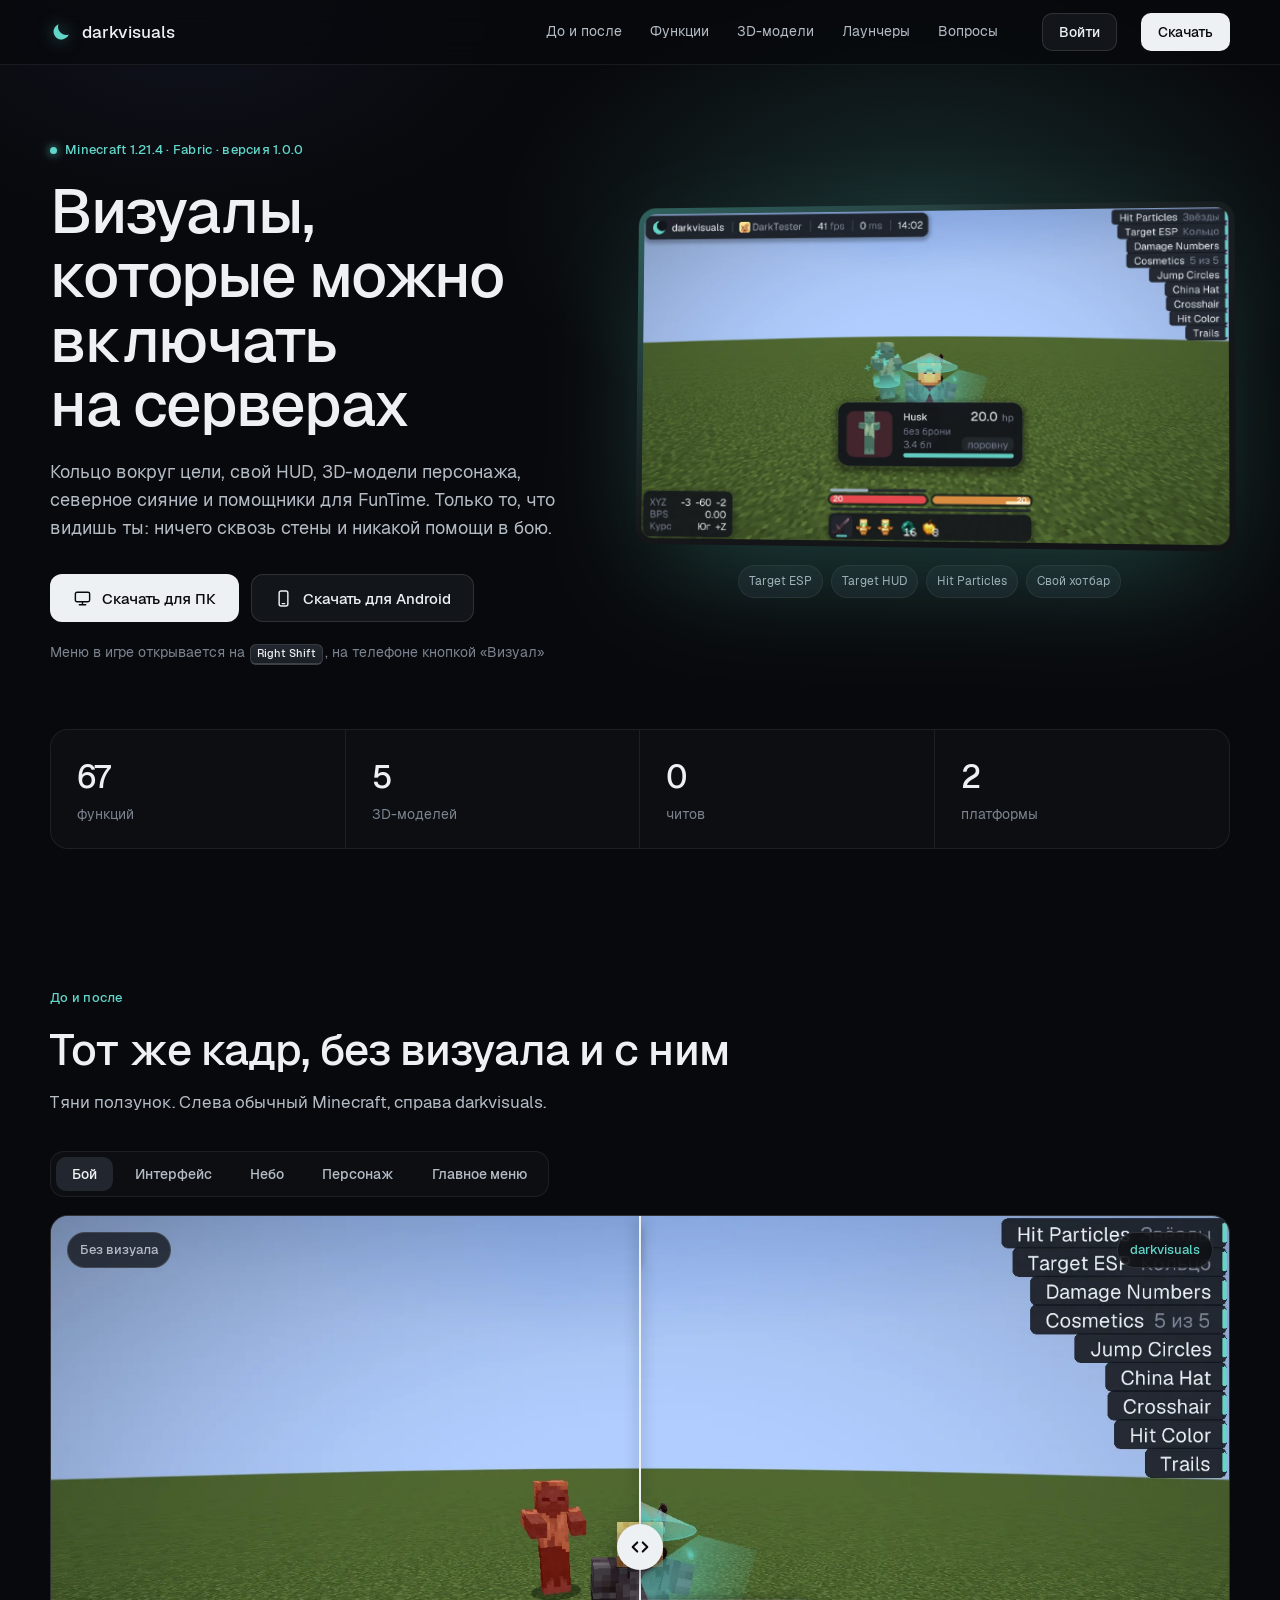
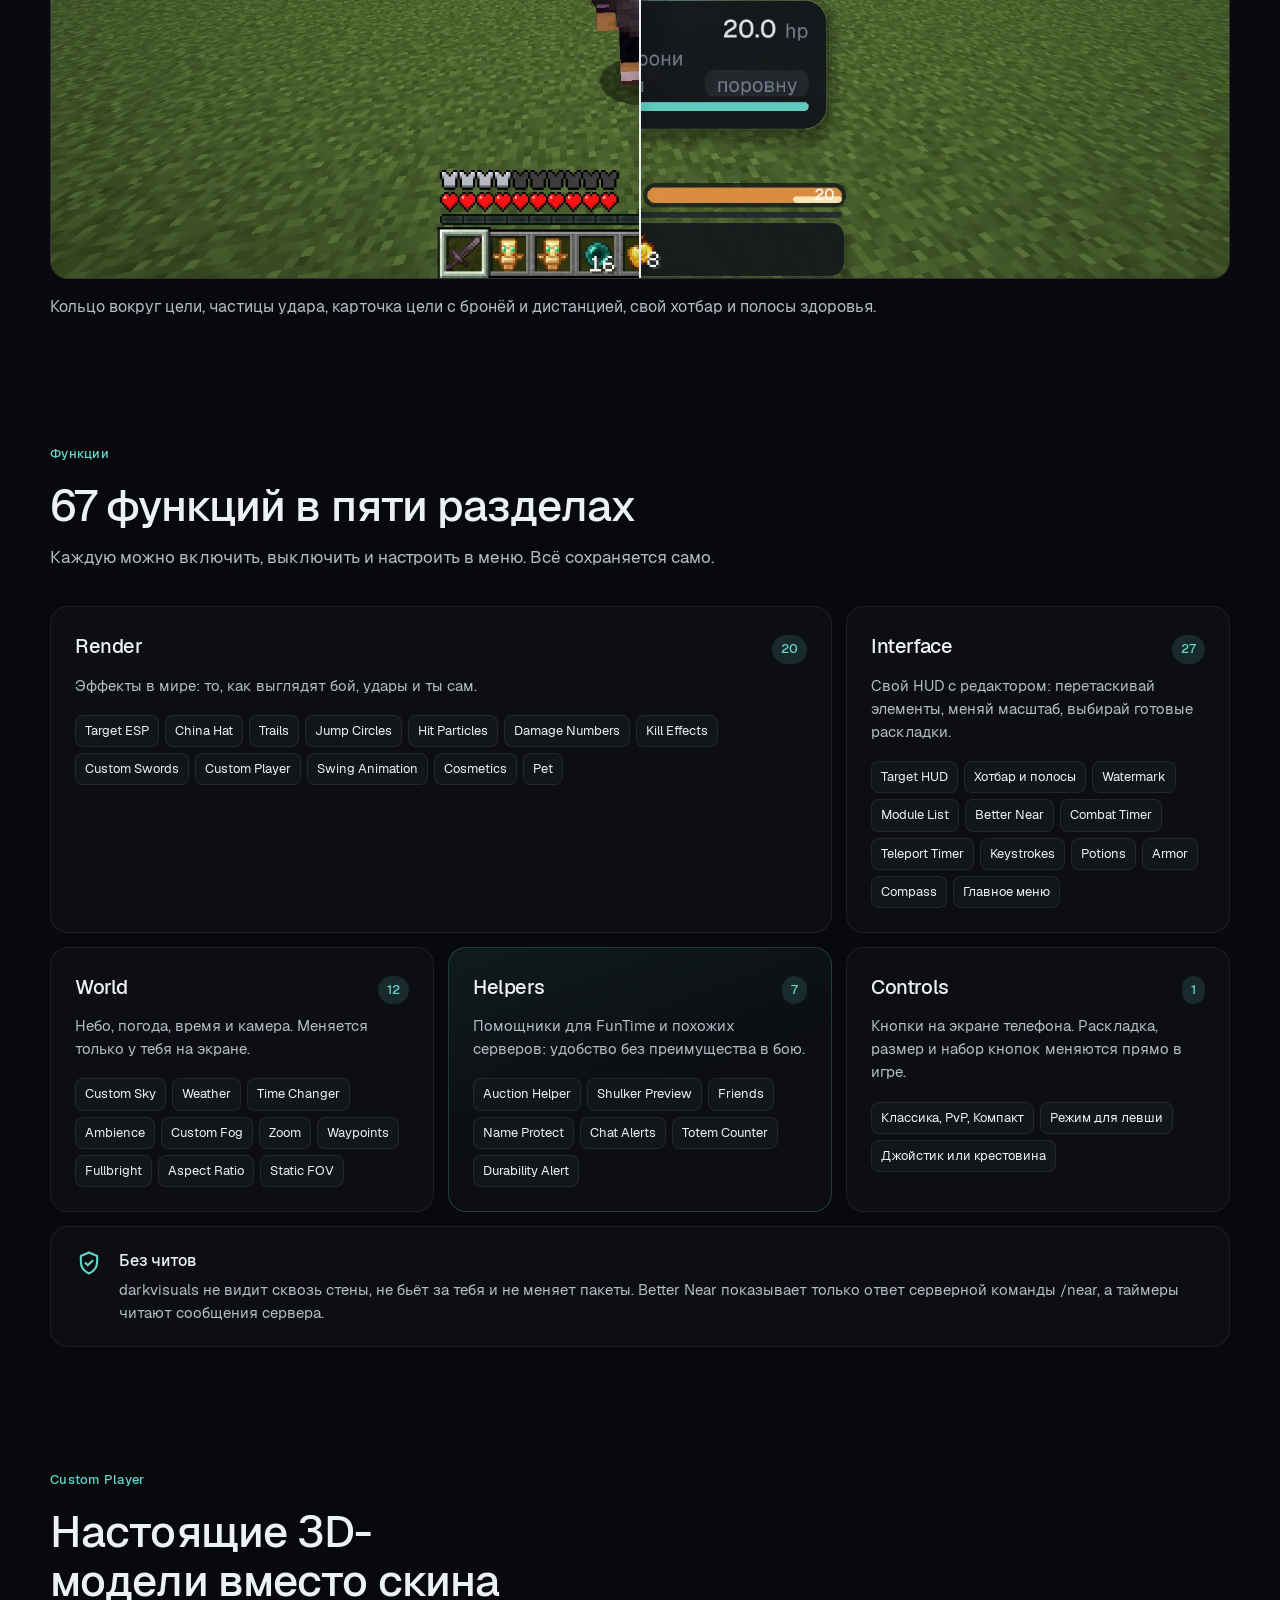
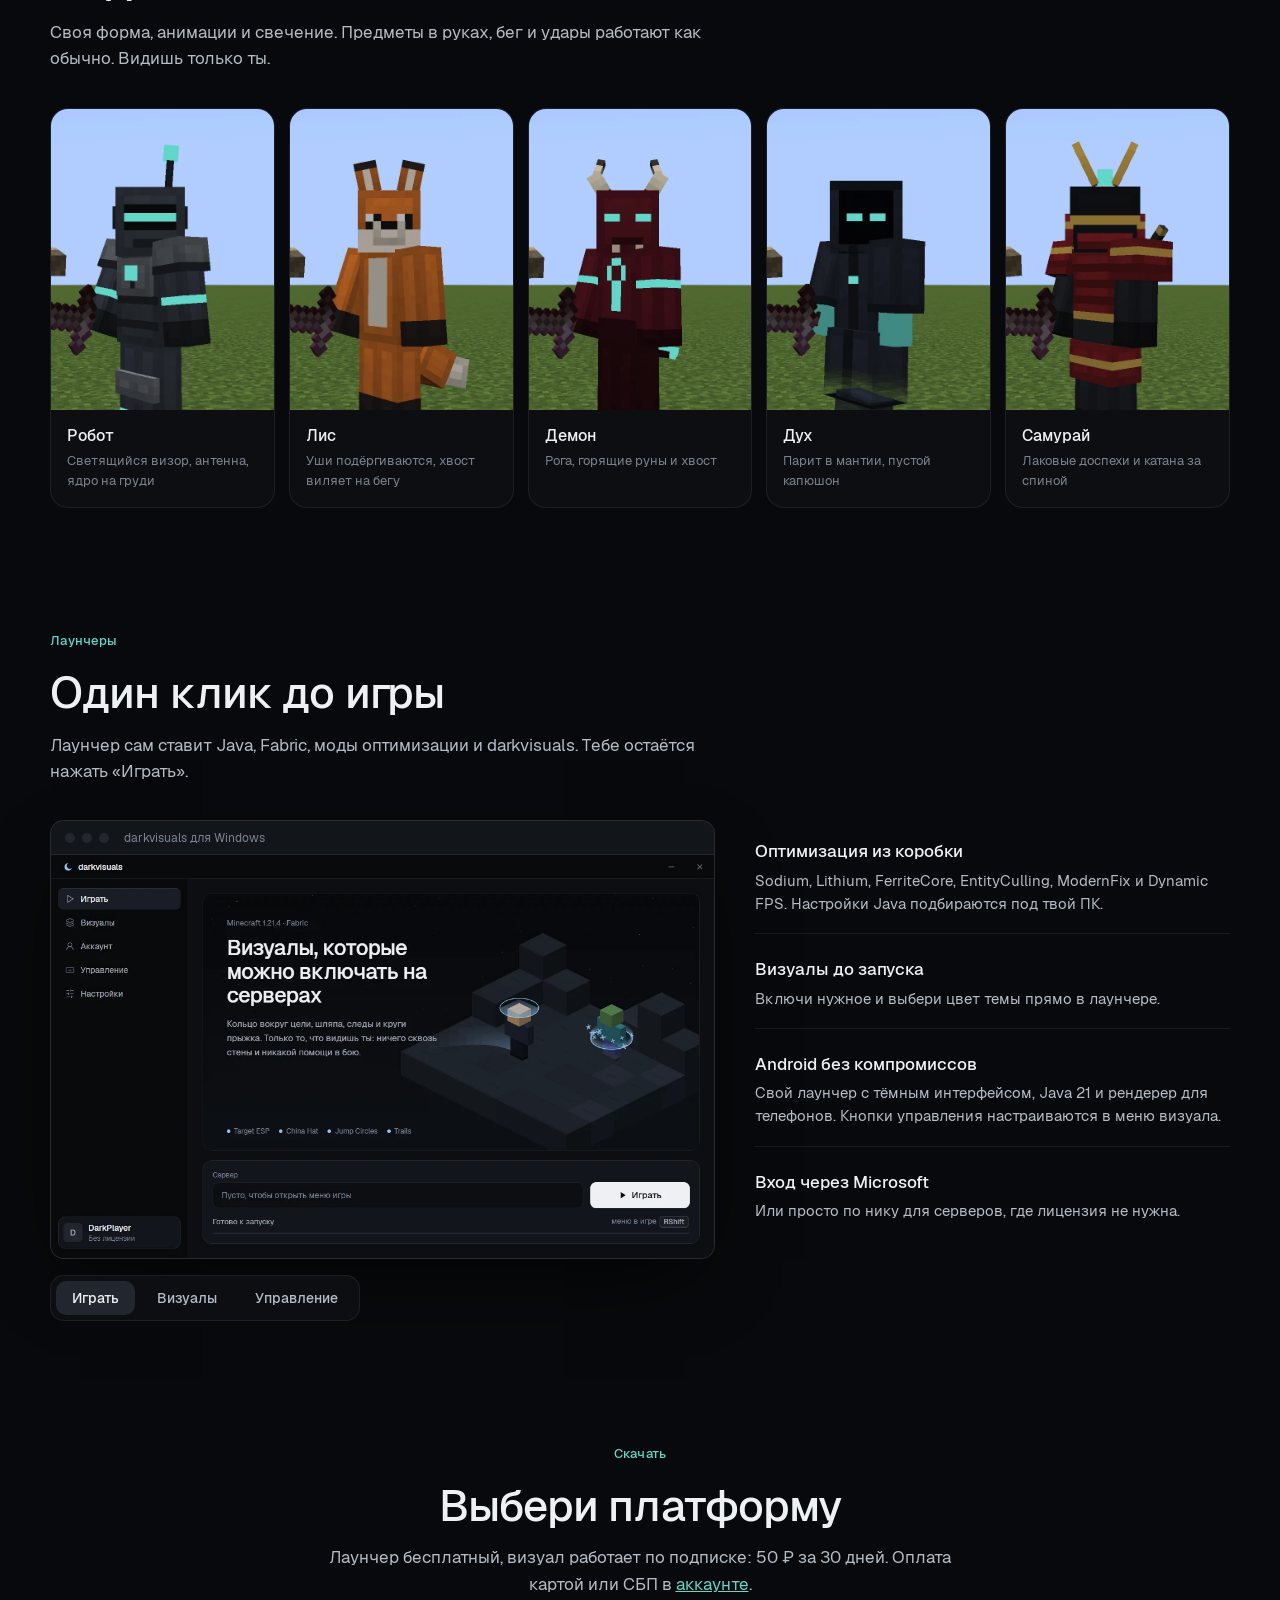
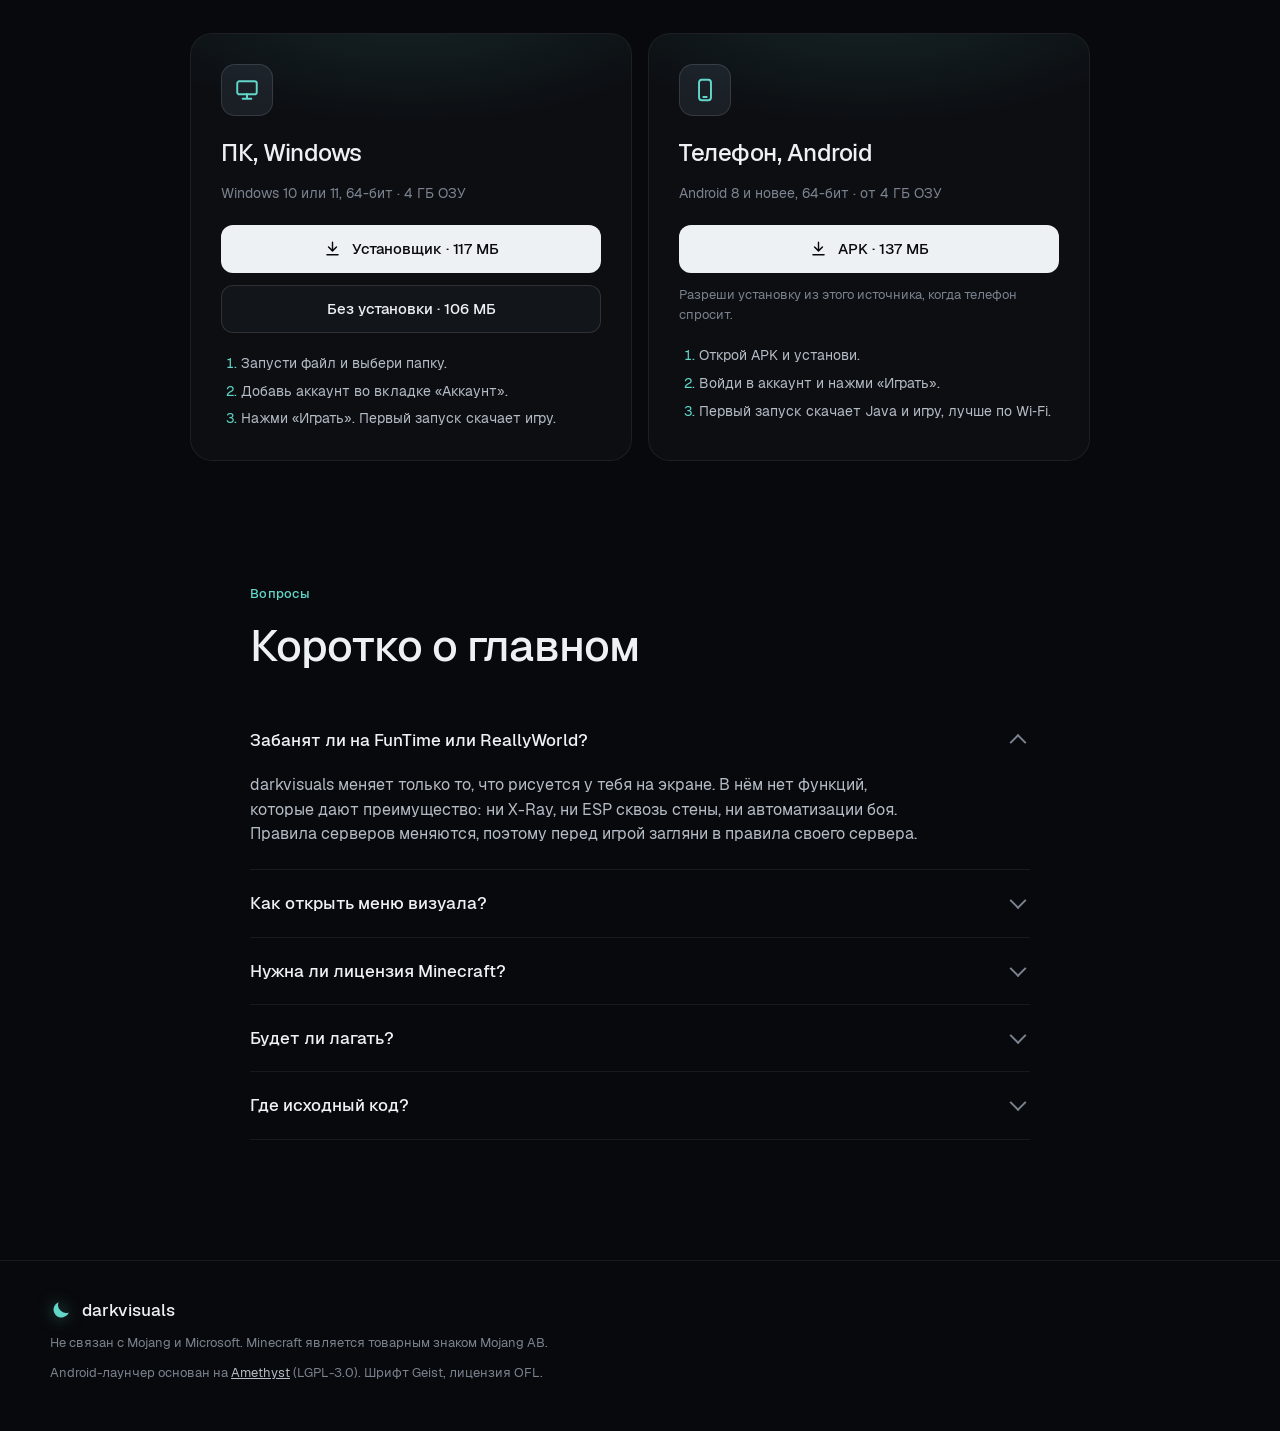
==== index.html @ 3798f588 "Account page: sign-in, subscription, payment and admin panel Co-Authored-By: Claude Opus 5.5 <norepl" ====
<!doctype html>
<html lang="ru">
<head>
  <meta charset="utf-8">
  <meta name="viewport" content="width=device-width, initial-scale=1">
  <title>darkvisuals: визуалы для Minecraft 1.21.4</title>
  <meta name="description" content="Визуалы для Minecraft 1.21.4 на Fabric: Target ESP, свой HUD, 3D-модели, небо и погода. Можно включать на FunTime и ReallyWorld. Скачать на ПК и Android.">
  <meta name="theme-color" content="#08090C">
  <link rel="icon" href="img/favicon.svg" type="image/svg+xml">
  <link rel="preload" href="fonts/geist_regular.ttf" as="font" type="font/ttf" crossorigin>
  <link rel="stylesheet" href="styles.css">
</head>
<body>
  <header class="top">
    <div class="wrap top-row">
      <a class="brand" href="#" aria-label="darkvisuals, наверх">
        <svg class="moon" viewBox="0 0 24 24" aria-hidden="true"><path d="M20.5 14.6A8.6 8.6 0 0 1 9.4 3.5 8.6 8.6 0 1 0 20.5 14.6Z"/></svg>
        darkvisuals
      </a>
      <nav class="links" aria-label="Разделы">
        <a href="#compare">До и после</a>
        <a href="#features">Функции</a>
        <a href="#models">3D-модели</a>
        <a href="#launchers">Лаунчеры</a>
        <a href="#faq">Вопросы</a>
      </nav>
      <a class="btn btn-small btn-login" href="account.html">Войти</a>
      <a class="btn btn-small" href="#download">Скачать</a>
    </div>
  </header>

  <main>
    <!-- Hero -->
    <section class="hero">
      <div class="wrap hero-grid">
        <div class="hero-copy">
          <p class="eyebrow"><span class="dot"></span>Minecraft 1.21.4 · Fabric · версия 1.0.0</p>
          <h1>Визуалы, которые можно включать на серверах</h1>
          <p class="lead">Кольцо вокруг цели, свой HUD, 3D-модели персонажа, северное сияние и помощники для FunTime. Только то, что видишь ты: ничего сквозь стены и никакой помощи в бою.</p>
          <div class="cta">
            <a class="btn btn-primary" href="#download" data-platform="pc">
              <svg viewBox="0 0 24 24" aria-hidden="true"><rect x="3" y="4" width="18" height="12" rx="2"/><path d="M8 20h8M12 16v4"/></svg>
              Скачать для ПК
            </a>
            <a class="btn btn-ghost" href="#download" data-platform="android">
              <svg viewBox="0 0 24 24" aria-hidden="true"><rect x="6.5" y="2.5" width="11" height="19" rx="2.5"/><path d="M10.5 18.5h3"/></svg>
              Скачать для Android
            </a>
          </div>
          <p class="hint">Меню в игре открывается на <kbd>Right Shift</kbd>, на телефоне кнопкой «Визуал»</p>
        </div>
        <figure class="hero-shot">
          <div class="shot-frame">
            <img src="img/fight_on.webp" alt="Бой с darkvisuals: кольцо вокруг цели, карточка цели, свой хотбар" width="1600" height="900">
          </div>
          <figcaption>
            <span class="tag">Target ESP</span><span class="tag">Target HUD</span><span class="tag">Hit Particles</span><span class="tag">Свой хотбар</span>
          </figcaption>
        </figure>
      </div>
      <div class="wrap stats">
        <div><b>67</b><span>функций</span></div>
        <div><b>5</b><span>3D-моделей</span></div>
        <div><b>0</b><span>читов</span></div>
        <div><b>2</b><span>платформы</span></div>
      </div>
    </section>

    <!-- Before / after -->
    <section id="compare" class="section">
      <div class="wrap">
        <div class="section-head">
          <p class="eyebrow">До и после</p>
          <h2>Тот же кадр, без визуала и с ним</h2>
          <p class="sub">Тяни ползунок. Слева обычный Minecraft, справа darkvisuals.</p>
        </div>
        <div class="tabs" role="tablist" aria-label="Сцены">
          <button role="tab" aria-selected="true" data-scene="fight">Бой</button>
          <button role="tab" aria-selected="false" data-scene="hud">Интерфейс</button>
          <button role="tab" aria-selected="false" data-scene="sky">Небо</button>
          <button role="tab" aria-selected="false" data-scene="player">Персонаж</button>
          <button role="tab" aria-selected="false" data-scene="menu">Главное меню</button>
        </div>
        <div class="compare" id="compare-box" style="--pos: 50%">
          <img class="cmp-on" src="img/fight_on.webp" alt="С darkvisuals" width="1600" height="900">
          <img class="cmp-off" src="img/fight_off.webp" alt="Без визуала" width="1600" height="900">
          <span class="cmp-label left">Без визуала</span>
          <span class="cmp-label right">darkvisuals</span>
          <div class="cmp-handle" role="slider" tabindex="0" aria-label="Граница сравнения" aria-valuemin="0" aria-valuemax="100" aria-valuenow="50">
            <span class="grip"><svg viewBox="0 0 24 24" aria-hidden="true"><path d="M9 7l-5 5 5 5M15 7l5 5-5 5"/></svg></span>
          </div>
        </div>
        <p class="cmp-note" id="cmp-note">Кольцо вокруг цели, частицы удара, карточка цели с бронёй и дистанцией, свой хотбар и полосы здоровья.</p>
      </div>
    </section>

    <!-- Features -->
    <section id="features" class="section">
      <div class="wrap">
        <div class="section-head">
          <p class="eyebrow">Функции</p>
          <h2>67 функций в пяти разделах</h2>
          <p class="sub">Каждую можно включить, выключить и настроить в меню. Всё сохраняется само.</p>
        </div>
        <div class="cats">
          <article class="cat">
            <div class="cat-top"><h3>Render</h3><span class="count">20</span></div>
            <p>Эффекты в мире: то, как выглядят бой, удары и ты сам.</p>
            <ul><li>Target ESP</li><li>China Hat</li><li>Trails</li><li>Jump Circles</li><li>Hit Particles</li><li>Damage Numbers</li><li>Kill Effects</li><li>Custom Swords</li><li>Custom Player</li><li>Swing Animation</li><li>Cosmetics</li><li>Pet</li></ul>
          </article>
          <article class="cat">
            <div class="cat-top"><h3>Interface</h3><span class="count">27</span></div>
            <p>Свой HUD с редактором: перетаскивай элементы, меняй масштаб, выбирай готовые раскладки.</p>
            <ul><li>Target HUD</li><li>Хотбар и полосы</li><li>Watermark</li><li>Module List</li><li>Better Near</li><li>Combat Timer</li><li>Teleport Timer</li><li>Keystrokes</li><li>Potions</li><li>Armor</li><li>Compass</li><li>Главное меню</li></ul>
          </article>
          <article class="cat">
            <div class="cat-top"><h3>World</h3><span class="count">12</span></div>
            <p>Небо, погода, время и камера. Меняется только у тебя на экране.</p>
            <ul><li>Custom Sky</li><li>Weather</li><li>Time Changer</li><li>Ambience</li><li>Custom Fog</li><li>Zoom</li><li>Waypoints</li><li>Fullbright</li><li>Aspect Ratio</li><li>Static FOV</li></ul>
          </article>
          <article class="cat cat-accent">
            <div class="cat-top"><h3>Helpers</h3><span class="count">7</span></div>
            <p>Помощники для FunTime и похожих серверов: удобство без преимущества в бою.</p>
            <ul><li>Auction Helper</li><li>Shulker Preview</li><li>Friends</li><li>Name Protect</li><li>Chat Alerts</li><li>Totem Counter</li><li>Durability Alert</li></ul>
          </article>
          <article class="cat">
            <div class="cat-top"><h3>Controls</h3><span class="count">1</span></div>
            <p>Кнопки на экране телефона. Раскладка, размер и набор кнопок меняются прямо в игре.</p>
            <ul><li>Классика, PvP, Компакт</li><li>Режим для левши</li><li>Джойстик или крестовина</li></ul>
          </article>
        </div>
        <div class="safe">
          <svg viewBox="0 0 24 24" aria-hidden="true"><path d="M12 3l7 3v5c0 4.6-3 8.3-7 10-4-1.7-7-5.4-7-10V6l7-3Z"/><path d="M9 12l2 2 4-4"/></svg>
          <div>
            <b>Без читов</b>
            <p>darkvisuals не видит сквозь стены, не бьёт за тебя и не меняет пакеты. Better Near показывает только ответ серверной команды /near, а таймеры читают сообщения сервера.</p>
          </div>
        </div>
      </div>
    </section>

    <!-- Models -->
    <section id="models" class="section">
      <div class="wrap">
        <div class="section-head">
          <p class="eyebrow">Custom Player</p>
          <h2>Настоящие 3D-модели вместо скина</h2>
          <p class="sub">Своя форма, анимации и свечение. Предметы в руках, бег и удары работают как обычно. Видишь только ты.</p>
        </div>
        <div class="models">
          <figure class="model"><img src="img/model_robot.webp" alt="Модель Робот" loading="lazy" width="540" height="730"><figcaption><b>Робот</b><span>Светящийся визор, антенна, ядро на груди</span></figcaption></figure>
          <figure class="model"><img src="img/model_fox.webp" alt="Модель Лис" loading="lazy" width="540" height="730"><figcaption><b>Лис</b><span>Уши подёргиваются, хвост виляет на бегу</span></figcaption></figure>
          <figure class="model"><img src="img/model_demon.webp" alt="Модель Демон" loading="lazy" width="540" height="730"><figcaption><b>Демон</b><span>Рога, горящие руны и хвост</span></figcaption></figure>
          <figure class="model"><img src="img/model_spirit.webp" alt="Модель Дух" loading="lazy" width="540" height="730"><figcaption><b>Дух</b><span>Парит в мантии, пустой капюшон</span></figcaption></figure>
          <figure class="model"><img src="img/model_samurai.webp" alt="Модель Самурай" loading="lazy" width="540" height="730"><figcaption><b>Самурай</b><span>Лаковые доспехи и катана за спиной</span></figcaption></figure>
        </div>
      </div>
    </section>

    <!-- Launchers -->
    <section id="launchers" class="section">
      <div class="wrap">
        <div class="section-head">
          <p class="eyebrow">Лаунчеры</p>
          <h2>Один клик до игры</h2>
          <p class="sub">Лаунчер сам ставит Java, Fabric, моды оптимизации и darkvisuals. Тебе остаётся нажать «Играть».</p>
        </div>
        <div class="launcher-grid">
          <div class="launcher-pc">
            <div class="window">
              <div class="window-bar"><i></i><i></i><i></i><span>darkvisuals для Windows</span></div>
              <div class="window-body">
                <img id="launcher-img" src="img/launcher_play.webp" alt="Лаунчер darkvisuals, вкладка «Играть»" loading="lazy" width="1120" height="680">
              </div>
            </div>
            <div class="pills" role="tablist" aria-label="Экраны лаунчера">
              <button role="tab" aria-selected="true" data-shot="play">Играть</button>
              <button role="tab" aria-selected="false" data-shot="visuals">Визуалы</button>
              <button role="tab" aria-selected="false" data-shot="controls">Управление</button>
            </div>
          </div>
          <ul class="points">
            <li><b>Оптимизация из коробки</b><span>Sodium, Lithium, FerriteCore, EntityCulling, ModernFix и Dynamic FPS. Настройки Java подбираются под твой ПК.</span></li>
            <li><b>Визуалы до запуска</b><span>Включи нужное и выбери цвет темы прямо в лаунчере.</span></li>
            <li><b>Android без компромиссов</b><span>Свой лаунчер с тёмным интерфейсом, Java 21 и рендерер для телефонов. Кнопки управления настраиваются в меню визуала.</span></li>
            <li><b>Вход через Microsoft</b><span>Или просто по нику для серверов, где лицензия не нужна.</span></li>
          </ul>
        </div>
      </div>
    </section>

    <!-- Download -->
    <section id="download" class="section">
      <div class="wrap">
        <div class="section-head center">
          <p class="eyebrow">Скачать</p>
          <h2>Выбери платформу</h2>
          <p class="sub">Лаунчер бесплатный, визуал работает по подписке: 50 ₽ за 30 дней. Оплата картой или СБП в <a href="account.html">аккаунте</a>.</p>
        </div>
        <div class="downloads">
          <article class="dl" id="dl-pc">
            <div class="dl-icon"><svg viewBox="0 0 24 24" aria-hidden="true"><rect x="3" y="4" width="18" height="12" rx="2"/><path d="M8 20h8M12 16v4"/></svg></div>
            <h3>ПК, Windows</h3>
            <p class="req">Windows 10 или 11, 64-бит · 4 ГБ ОЗУ</p>
            <a class="btn btn-primary btn-wide" href="https://github.com/legdaygd0011/darkvisuals/releases/download/v1.0.0/darkvisuals-setup.exe" download>
              <svg viewBox="0 0 24 24" aria-hidden="true"><path d="M12 4v11M7 10l5 5 5-5M5 20h14"/></svg>
              Установщик · 117 МБ
            </a>
            <a class="btn btn-ghost btn-wide" href="https://github.com/legdaygd0011/darkvisuals/releases/download/v1.0.0/darkvisuals-portable.exe" download>Без установки · 106 МБ</a>
            <ol class="steps">
              <li>Запусти файл и выбери папку.</li>
              <li>Добавь аккаунт во вкладке «Аккаунт».</li>
              <li>Нажми «Играть». Первый запуск скачает игру.</li>
            </ol>
          </article>
          <article class="dl" id="dl-android">
            <div class="dl-icon"><svg viewBox="0 0 24 24" aria-hidden="true"><rect x="6.5" y="2.5" width="11" height="19" rx="2.5"/><path d="M10.5 18.5h3"/></svg></div>
            <h3>Телефон, Android</h3>
            <p class="req">Android 8 и новее, 64-бит · от 4 ГБ ОЗУ</p>
            <a class="btn btn-primary btn-wide" href="https://github.com/legdaygd0011/darkvisuals/releases/download/v1.0.0/darkvisuals.apk" download>
              <svg viewBox="0 0 24 24" aria-hidden="true"><path d="M12 4v11M7 10l5 5 5-5M5 20h14"/></svg>
              APK · 137 МБ
            </a>
            <p class="dl-note">Разреши установку из этого источника, когда телефон спросит.</p>
            <ol class="steps">
              <li>Открой APK и установи.</li>
              <li>Войди в аккаунт и нажми «Играть».</li>
              <li>Первый запуск скачает Java и игру, лучше по Wi‑Fi.</li>
            </ol>
          </article>
        </div>
      </div>
    </section>

    <!-- FAQ -->
    <section id="faq" class="section">
      <div class="wrap narrow">
        <div class="section-head">
          <p class="eyebrow">Вопросы</p>
          <h2>Коротко о главном</h2>
        </div>
        <details class="qa" open>
          <summary>Забанят ли на FunTime или ReallyWorld?</summary>
          <p>darkvisuals меняет только то, что рисуется у тебя на экране. В нём нет функций, которые дают преимущество: ни X-Ray, ни ESP сквозь стены, ни автоматизации боя. Правила серверов меняются, поэтому перед игрой загляни в правила своего сервера.</p>
        </details>
        <details class="qa">
          <summary>Как открыть меню визуала?</summary>
          <p>На ПК клавишей <kbd>Right Shift</kbd>. На телефоне кнопкой «Визуал» вверху экрана. Клавишу можно поменять в меню.</p>
        </details>
        <details class="qa">
          <summary>Нужна ли лицензия Minecraft?</summary>
          <p>Для серверов с лицензией войди через Microsoft. Для серверов, где лицензия не нужна, можно играть по нику.</p>
        </details>
        <details class="qa">
          <summary>Будет ли лагать?</summary>
          <p>Лаунчер ставит Sodium и другие моды оптимизации и подбирает память. На телефоне по умолчанию включены лёгкие настройки графики.</p>
        </details>
        <details class="qa">
          <summary>Где исходный код?</summary>
          <p>Исходный код darkvisuals закрыт. Android-лаунчер работает на движке Amethyst (LGPL-3.0), его исходники открыты у авторов.</p>
        </details>
      </div>
    </section>
  </main>

  <footer class="foot">
    <div class="wrap foot-row">
      <a class="brand" href="#">
        <svg class="moon" viewBox="0 0 24 24" aria-hidden="true"><path d="M20.5 14.6A8.6 8.6 0 0 1 9.4 3.5 8.6 8.6 0 1 0 20.5 14.6Z"/></svg>
        darkvisuals
      </a>
      <p>Не связан с Mojang и Microsoft. Minecraft является товарным знаком Mojang AB.</p>
      <p>Android-лаунчер основан на <a href="https://github.com/AngelAuraMC/Amethyst-Android" rel="noopener">Amethyst</a> (LGPL-3.0). Шрифт Geist, лицензия OFL.</p>
    </div>
  </footer>

  <script src="app.js" defer></script>
</body>
</html>
---- styles.css ----
@font-face {
  font-family: "Geist";
  src: url("fonts/geist_regular.ttf") format("truetype");
  font-weight: 400;
  font-display: swap;
}
@font-face {
  font-family: "Geist";
  src: url("fonts/geist_medium.ttf") format("truetype");
  font-weight: 500 700;
  font-display: swap;
}

:root {
  --deep: #08090c;
  --page: #0c0e12;
  --card: #12151a;
  --raised: #1a1e25;
  --raised-hi: #22262e;
  --line: rgba(255, 255, 255, 0.07);
  --line-hi: rgba(255, 255, 255, 0.12);
  --text: #eef1f4;
  --text-2: #b4bcc6;
  --muted: #7a838f;
  --accent: #62d6c9;
  --accent-ink: #06201d;
  --accent-soft: rgba(98, 214, 201, 0.14);
  --radius: 18px;
  --wrap: 1180px;
  color-scheme: dark;
}

* { box-sizing: border-box; }
html { scroll-behavior: smooth; }
@media (prefers-reduced-motion: reduce) {
  html { scroll-behavior: auto; }
  *, *::before, *::after { transition: none !important; animation: none !important; }
}

body {
  margin: 0;
  background: var(--deep);
  color: var(--text);
  font-family: "Geist", system-ui, -apple-system, "Segoe UI", sans-serif;
  font-size: 16px;
  line-height: 1.55;
  -webkit-font-smoothing: antialiased;
  overflow-x: hidden;
}
img { display: block; max-width: 100%; height: auto; }
a { color: inherit; }
h1, h2, h3 { margin: 0; font-weight: 500; letter-spacing: -0.02em; }
p { margin: 0; }
svg { fill: none; stroke: currentColor; stroke-width: 1.8; stroke-linecap: round; stroke-linejoin: round; }

.wrap { width: min(var(--wrap), 100% - 32px); margin-inline: auto; }
.narrow { width: min(780px, 100% - 32px); }

kbd {
  display: inline-block;
  font: 500 0.8em/1 "Geist", sans-serif;
  color: var(--text);
  background: linear-gradient(var(--raised-hi), var(--raised));
  border: 1px solid var(--line-hi);
  border-bottom-width: 2px;
  border-radius: 6px;
  padding: 0.32em 0.55em;
  margin: 0 0.1em;
  white-space: nowrap;
}

/* ------------------------------------------------------------ header */
.top {
  position: sticky;
  top: 0;
  z-index: 20;
  background: rgba(8, 9, 12, 0.72);
  backdrop-filter: saturate(140%) blur(14px);
  -webkit-backdrop-filter: saturate(140%) blur(14px);
  border-bottom: 1px solid var(--line);
}
.top-row { display: flex; align-items: center; gap: 24px; height: 64px; }
.brand { display: inline-flex; align-items: center; gap: 10px; font-weight: 500; font-size: 17px; text-decoration: none; }
.moon { width: 22px; height: 22px; fill: var(--accent); stroke: none; filter: drop-shadow(0 0 8px rgba(98, 214, 201, 0.5)); }
.links { display: flex; gap: 4px; margin-left: auto; }
.links a { color: var(--text-2); text-decoration: none; font-size: 14px; padding: 8px 12px; border-radius: 10px; transition: color .2s, background .2s; }
.links a:hover { color: var(--text); background: var(--card); }

/* ------------------------------------------------------------ buttons */
.btn {
  display: inline-flex;
  align-items: center;
  justify-content: center;
  gap: 10px;
  height: 48px;
  padding: 0 22px;
  border-radius: 12px;
  font: 500 15px/1 "Geist", sans-serif;
  text-decoration: none;
  border: 1px solid transparent;
  cursor: pointer;
  transition: transform .15s ease, background .2s, border-color .2s, box-shadow .2s;
}
.btn svg { width: 19px; height: 19px; }
.btn:active { transform: translateY(1px); }
.btn:focus-visible, .tabs button:focus-visible, .pills button:focus-visible, summary:focus-visible, .cmp-handle:focus-visible {
  outline: 2px solid var(--accent);
  outline-offset: 3px;
}
.btn-primary { background: var(--text); color: var(--deep); }
.btn-primary:hover { background: #fff; box-shadow: 0 0 0 6px rgba(255, 255, 255, 0.06); }
.btn-ghost { background: var(--card); color: var(--text); border-color: var(--line-hi); }
.btn-ghost:hover { background: var(--raised); }
.btn-small { height: 38px; padding: 0 16px; font-size: 14px; background: var(--text); color: var(--deep); border-radius: 10px; }
.btn-wide { width: 100%; }
.btn-login { background: var(--card); color: var(--text); border: 1px solid var(--line-hi); }
.btn-login:hover { background: var(--raised); }
.links + .btn-login { margin-left: 8px; }
.sub a { color: var(--accent); }

/* ------------------------------------------------------------ hero */
.hero { position: relative; padding: 72px 0 40px; isolation: isolate; }
.hero::before {
  content: "";
  position: absolute;
  inset: -120px 0 auto;
  height: 720px;
  z-index: -1;
  background:
    radial-gradient(600px 340px at 72% 38%, rgba(98, 214, 201, 0.16), transparent 70%),
    radial-gradient(500px 300px at 15% 10%, rgba(120, 140, 255, 0.07), transparent 70%);
  pointer-events: none;
}
.hero-grid { display: grid; grid-template-columns: 1fr 1.15fr; gap: 56px; align-items: center; }
.eyebrow { display: inline-flex; align-items: center; gap: 8px; color: var(--accent); font-size: 13px; font-weight: 500; letter-spacing: 0.02em; margin-bottom: 18px; }
.eyebrow .dot { width: 7px; height: 7px; border-radius: 50%; background: var(--accent); box-shadow: 0 0 10px var(--accent); }
h1 { font-size: clamp(38px, 5vw, 62px); line-height: 1.04; text-wrap: balance; }
h2 { text-wrap: balance; }
.lead { color: var(--text-2); font-size: 18px; margin-top: 22px; max-width: 520px; }
.cta { display: flex; flex-wrap: wrap; gap: 12px; margin-top: 32px; }
.hint { margin-top: 20px; color: var(--muted); font-size: 14px; }

.hero-shot { margin: 0; }
.shot-frame {
  position: relative;
  border-radius: var(--radius);
  padding: 6px;
  background: linear-gradient(140deg, rgba(98, 214, 201, 0.4), rgba(255, 255, 255, 0.05) 40%, rgba(255, 255, 255, 0.04));
  box-shadow: 0 40px 120px -30px rgba(98, 214, 201, 0.35), 0 20px 50px -20px rgba(0, 0, 0, 0.8);
  transform: perspective(1400px) rotateY(-6deg) rotateX(2deg);
  transition: transform .6s cubic-bezier(.2, .7, .2, 1);
}
.hero-shot:hover .shot-frame { transform: perspective(1400px) rotateY(0) rotateX(0); }
.shot-frame img { border-radius: calc(var(--radius) - 6px); }
.hero-shot figcaption { display: flex; flex-wrap: wrap; gap: 8px; margin-top: 18px; justify-content: center; }
.tag { font-size: 12px; color: var(--text-2); background: var(--card); border: 1px solid var(--line); padding: 6px 10px; border-radius: 999px; }

.stats {
  display: grid;
  grid-template-columns: repeat(4, 1fr);
  margin-top: 64px;
  border: 1px solid var(--line);
  border-radius: var(--radius);
  background: var(--page);
  overflow: hidden;
}
.stats div { padding: 22px 26px; border-right: 1px solid var(--line); }
.stats div:last-child { border-right: 0; }
.stats b { display: block; font-size: 32px; font-weight: 500; letter-spacing: -0.02em; }
.stats span { color: var(--muted); font-size: 14px; }

/* ------------------------------------------------------------ sections */
.section { padding: 96px 0 24px; scroll-margin-top: 64px; }
.section-head { max-width: 680px; margin-bottom: 36px; }
.section-head.center { margin-inline: auto; text-align: center; }
h2 { font-size: clamp(30px, 3.6vw, 44px); line-height: 1.1; }
.sub { color: var(--text-2); font-size: 17px; margin-top: 14px; }

/* ------------------------------------------------------------ compare */
.tabs, .pills { display: flex; flex-wrap: wrap; gap: 6px; padding: 5px; background: var(--page); border: 1px solid var(--line); border-radius: 14px; width: fit-content; margin-bottom: 18px; }
.tabs button, .pills button {
  font: 500 14px/1 "Geist", sans-serif;
  color: var(--text-2);
  background: transparent;
  border: 0;
  border-radius: 10px;
  padding: 10px 16px;
  cursor: pointer;
  transition: background .2s, color .2s;
}
.tabs button:hover, .pills button:hover { color: var(--text); }
.tabs button[aria-selected="true"], .pills button[aria-selected="true"] { background: var(--raised-hi); color: var(--text); }

.compare {
  position: relative;
  aspect-ratio: 16 / 9;
  border-radius: var(--radius);
  overflow: hidden;
  border: 1px solid var(--line-hi);
  background: var(--card);
  user-select: none;
  touch-action: pan-y;
  cursor: ew-resize;
}
.compare img { position: absolute; inset: 0; width: 100%; height: 100%; object-fit: cover; }
.cmp-off { clip-path: inset(0 calc(100% - var(--pos)) 0 0); }
.cmp-label {
  position: absolute;
  top: 16px;
  font-size: 13px;
  font-weight: 500;
  padding: 7px 12px;
  border-radius: 999px;
  background: rgba(8, 9, 12, 0.72);
  backdrop-filter: blur(8px);
  border: 1px solid var(--line-hi);
  pointer-events: none;
}
.cmp-label.left { left: 16px; color: var(--text-2); }
.cmp-label.right { right: 16px; color: var(--accent); }
.cmp-handle { position: absolute; top: 0; bottom: 0; left: var(--pos); width: 2px; margin-left: -1px; background: var(--text); box-shadow: 0 0 14px rgba(0, 0, 0, 0.6); outline: none; }
.grip {
  position: absolute;
  top: 50%;
  left: 50%;
  width: 46px;
  height: 46px;
  margin: -23px 0 0 -23px;
  border-radius: 50%;
  background: var(--text);
  color: var(--deep);
  display: grid;
  place-items: center;
  box-shadow: 0 8px 24px rgba(0, 0, 0, 0.5);
  transition: transform .15s;
}
.grip svg { width: 22px; height: 22px; stroke-width: 2.2; }
.compare:hover .grip, .cmp-handle:focus-visible .grip { transform: scale(1.08); }
.cmp-note { color: var(--text-2); margin-top: 16px; min-height: 1.6em; }

/* ------------------------------------------------------------ features */
.cats { display: grid; grid-template-columns: repeat(3, 1fr); gap: 14px; }
.cat { background: var(--page); border: 1px solid var(--line); border-radius: var(--radius); padding: 24px; transition: border-color .2s, transform .2s; }
.cat:hover { border-color: var(--line-hi); transform: translateY(-2px); }
.cat:nth-child(1) { grid-column: span 2; }
.cat-accent { background: linear-gradient(160deg, rgba(98, 214, 201, 0.09), var(--page) 55%); border-color: rgba(98, 214, 201, 0.22); }
.cat-top { display: flex; align-items: baseline; justify-content: space-between; }
.cat h3 { font-size: 20px; }
.count { font-size: 13px; color: var(--accent); background: var(--accent-soft); padding: 4px 9px; border-radius: 999px; font-weight: 500; }
.cat p { color: var(--text-2); font-size: 15px; margin-top: 10px; }
.cat ul { list-style: none; padding: 0; margin: 18px 0 0; display: flex; flex-wrap: wrap; gap: 6px; }
.cat li { font-size: 13px; color: var(--text); background: var(--card); border: 1px solid var(--line); border-radius: 8px; padding: 5px 9px; }
.safe { display: flex; gap: 16px; margin-top: 14px; padding: 22px 24px; border-radius: var(--radius); background: var(--page); border: 1px solid var(--line); }
.safe svg { flex: none; width: 28px; height: 28px; color: var(--accent); }
.safe b { font-weight: 500; }
.safe p { color: var(--text-2); font-size: 15px; margin-top: 4px; }

/* ------------------------------------------------------------ models */
.models { display: grid; grid-template-columns: repeat(5, 1fr); gap: 14px; }
.model { margin: 0; border-radius: var(--radius); overflow: hidden; background: var(--page); border: 1px solid var(--line); transition: transform .25s, border-color .25s, box-shadow .25s; }
.model:hover { transform: translateY(-6px); border-color: rgba(98, 214, 201, 0.35); box-shadow: 0 24px 60px -24px rgba(98, 214, 201, 0.35); }
.model img { aspect-ratio: 540 / 730; object-fit: cover; width: 100%; }
.model figcaption { padding: 14px 16px 16px; }
.model b { display: block; font-weight: 500; }
.model span { display: block; color: var(--muted); font-size: 13px; margin-top: 2px; }

/* ------------------------------------------------------------ launchers */
.launcher-grid { display: grid; grid-template-columns: 1.4fr 1fr; gap: 40px; align-items: start; }
.window { border-radius: 14px; overflow: hidden; border: 1px solid var(--line-hi); background: var(--page); box-shadow: 0 30px 80px -30px rgba(0, 0, 0, 0.9); }
.window-bar { display: flex; align-items: center; gap: 7px; height: 34px; padding: 0 14px; border-bottom: 1px solid var(--line); background: var(--card); }
.window-bar i { width: 10px; height: 10px; border-radius: 50%; background: var(--raised-hi); }
.window-bar span { margin-left: 8px; font-size: 12px; color: var(--muted); }
.window-body img { width: 100%; transition: opacity .25s; }
.launcher-pc .pills { margin: 16px 0 0; }
.points { list-style: none; padding: 0; margin: 0; display: grid; gap: 4px; }
.points li { padding: 18px 0; border-bottom: 1px solid var(--line); }
.points li:last-child { border-bottom: 0; }
.points b { display: block; font-weight: 500; font-size: 17px; }
.points span { display: block; color: var(--text-2); font-size: 15px; margin-top: 4px; }

/* ------------------------------------------------------------ download */
.downloads { display: grid; grid-template-columns: repeat(2, 1fr); gap: 16px; max-width: 900px; margin-inline: auto; }
.dl { position: relative; background: var(--page); border: 1px solid var(--line); border-radius: 22px; padding: 30px; display: flex; flex-direction: column; gap: 12px; overflow: hidden; transition: border-color .3s, box-shadow .3s; }
.dl::before { content: ""; position: absolute; inset: -40% -20% auto; height: 260px; background: radial-gradient(closest-side, rgba(98, 214, 201, 0.12), transparent); pointer-events: none; }
.dl.flash { border-color: rgba(98, 214, 201, 0.55); box-shadow: 0 0 0 4px rgba(98, 214, 201, 0.12); }
.dl-icon { width: 52px; height: 52px; border-radius: 14px; display: grid; place-items: center; background: var(--raised); border: 1px solid var(--line-hi); color: var(--accent); }
.dl-icon svg { width: 26px; height: 26px; }
.dl h3 { font-size: 24px; margin-top: 6px; }
.req { color: var(--muted); font-size: 14px; margin-bottom: 8px; }
.dl-note { color: var(--muted); font-size: 13px; }
.steps { margin: 8px 0 0; padding-left: 20px; color: var(--text-2); font-size: 14px; display: grid; gap: 6px; }
.steps li::marker { color: var(--accent); }

/* ------------------------------------------------------------ faq */
.qa { border-bottom: 1px solid var(--line); }
.qa summary { list-style: none; cursor: pointer; padding: 20px 40px 20px 0; position: relative; font-size: 17px; font-weight: 500; }
.qa summary::-webkit-details-marker { display: none; }
.qa summary::after { content: ""; position: absolute; right: 6px; top: 50%; width: 10px; height: 10px; border-right: 2px solid var(--muted); border-bottom: 2px solid var(--muted); transform: translateY(-70%) rotate(45deg); transition: transform .2s; }
.qa[open] summary::after { transform: translateY(-30%) rotate(-135deg); }
.qa p { color: var(--text-2); padding: 0 0 22px; max-width: 680px; }

/* ------------------------------------------------------------ footer */
.foot { margin-top: 96px; border-top: 1px solid var(--line); padding: 36px 0 48px; background: var(--deep); }
.foot-row { display: grid; gap: 10px; }
.foot p { color: var(--muted); font-size: 13px; }
.foot a:not(.brand) { color: var(--text-2); }

/* ------------------------------------------------------------ reveal on scroll */
.reveal { opacity: 0; transform: translateY(18px); transition: opacity .7s ease, transform .7s cubic-bezier(.2, .7, .2, 1); }
.reveal.in { opacity: 1; transform: none; }

/* ------------------------------------------------------------ responsive */
@media (max-width: 1000px) {
  .hero-grid { grid-template-columns: 1fr; gap: 40px; }
  .shot-frame { transform: none; }
  .cats { grid-template-columns: repeat(2, 1fr); }
  .cat:nth-child(1) { grid-column: span 2; }
  .models { grid-template-columns: repeat(3, 1fr); }
  .launcher-grid { grid-template-columns: 1fr; }
  .links { display: none; }
  .top-row .btn-login { margin-left: auto; }
}
@media (max-width: 640px) {
  .hero { padding-top: 40px; }
  .lead { font-size: 16px; }
  .cta .btn { flex: 1 1 100%; }
  .stats { grid-template-columns: repeat(2, 1fr); margin-top: 40px; }
  .stats div:nth-child(2) { border-right: 0; }
  .stats div:nth-child(-n+2) { border-bottom: 1px solid var(--line); }
  .stats div { padding: 16px 18px; }
  .section { padding-top: 72px; }
  .cats { grid-template-columns: 1fr; }
  .cat:nth-child(1) { grid-column: auto; }
  .models { grid-template-columns: repeat(5, 72%); overflow-x: auto; scroll-snap-type: x mandatory; padding-bottom: 8px; }
  .model { scroll-snap-align: start; }
  .downloads { grid-template-columns: 1fr; }
  .tabs { width: 100%; flex-wrap: nowrap; overflow-x: auto; }
  .tabs button { flex: none; }
  .compare { aspect-ratio: 4 / 3; }
  .cmp-label { top: 10px; font-size: 12px; padding: 5px 9px; }
  .cmp-label.left { left: 10px; }
  .cmp-label.right { right: 10px; }
  .dl { padding: 22px; }
}
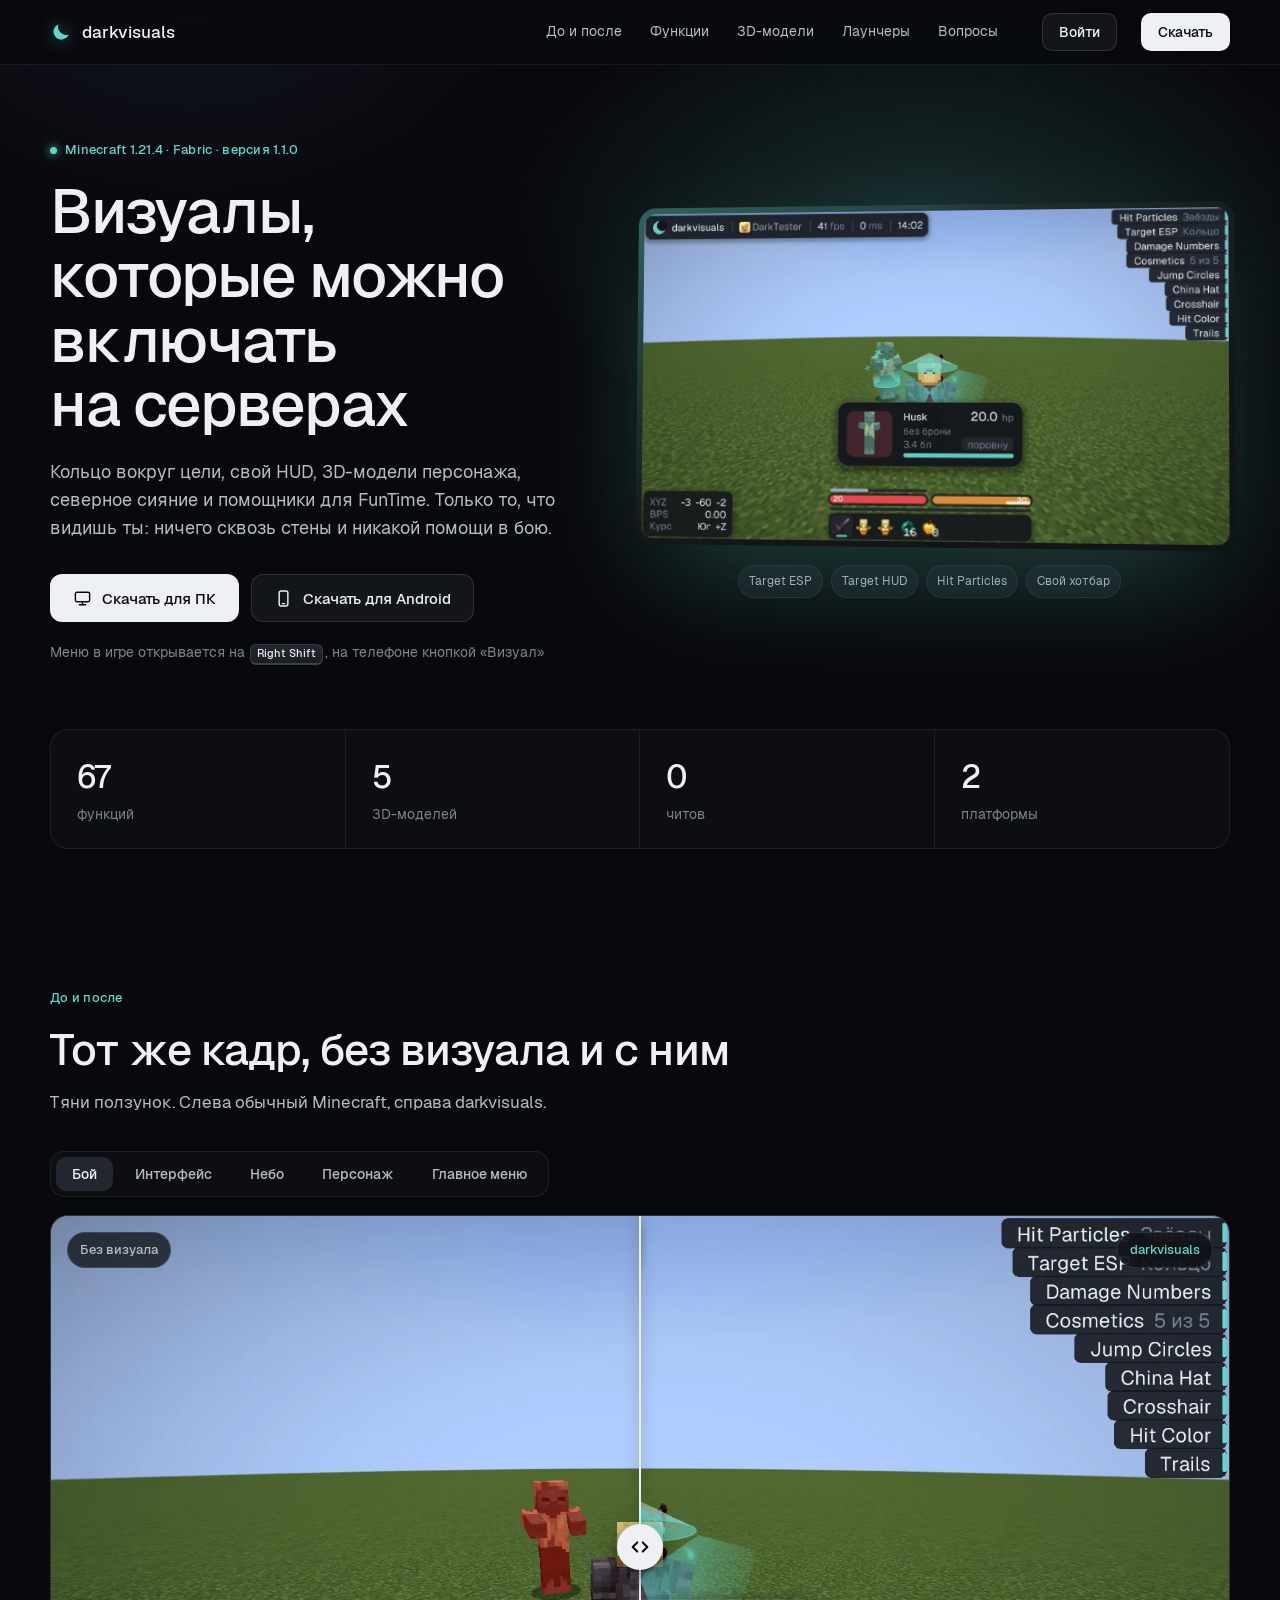
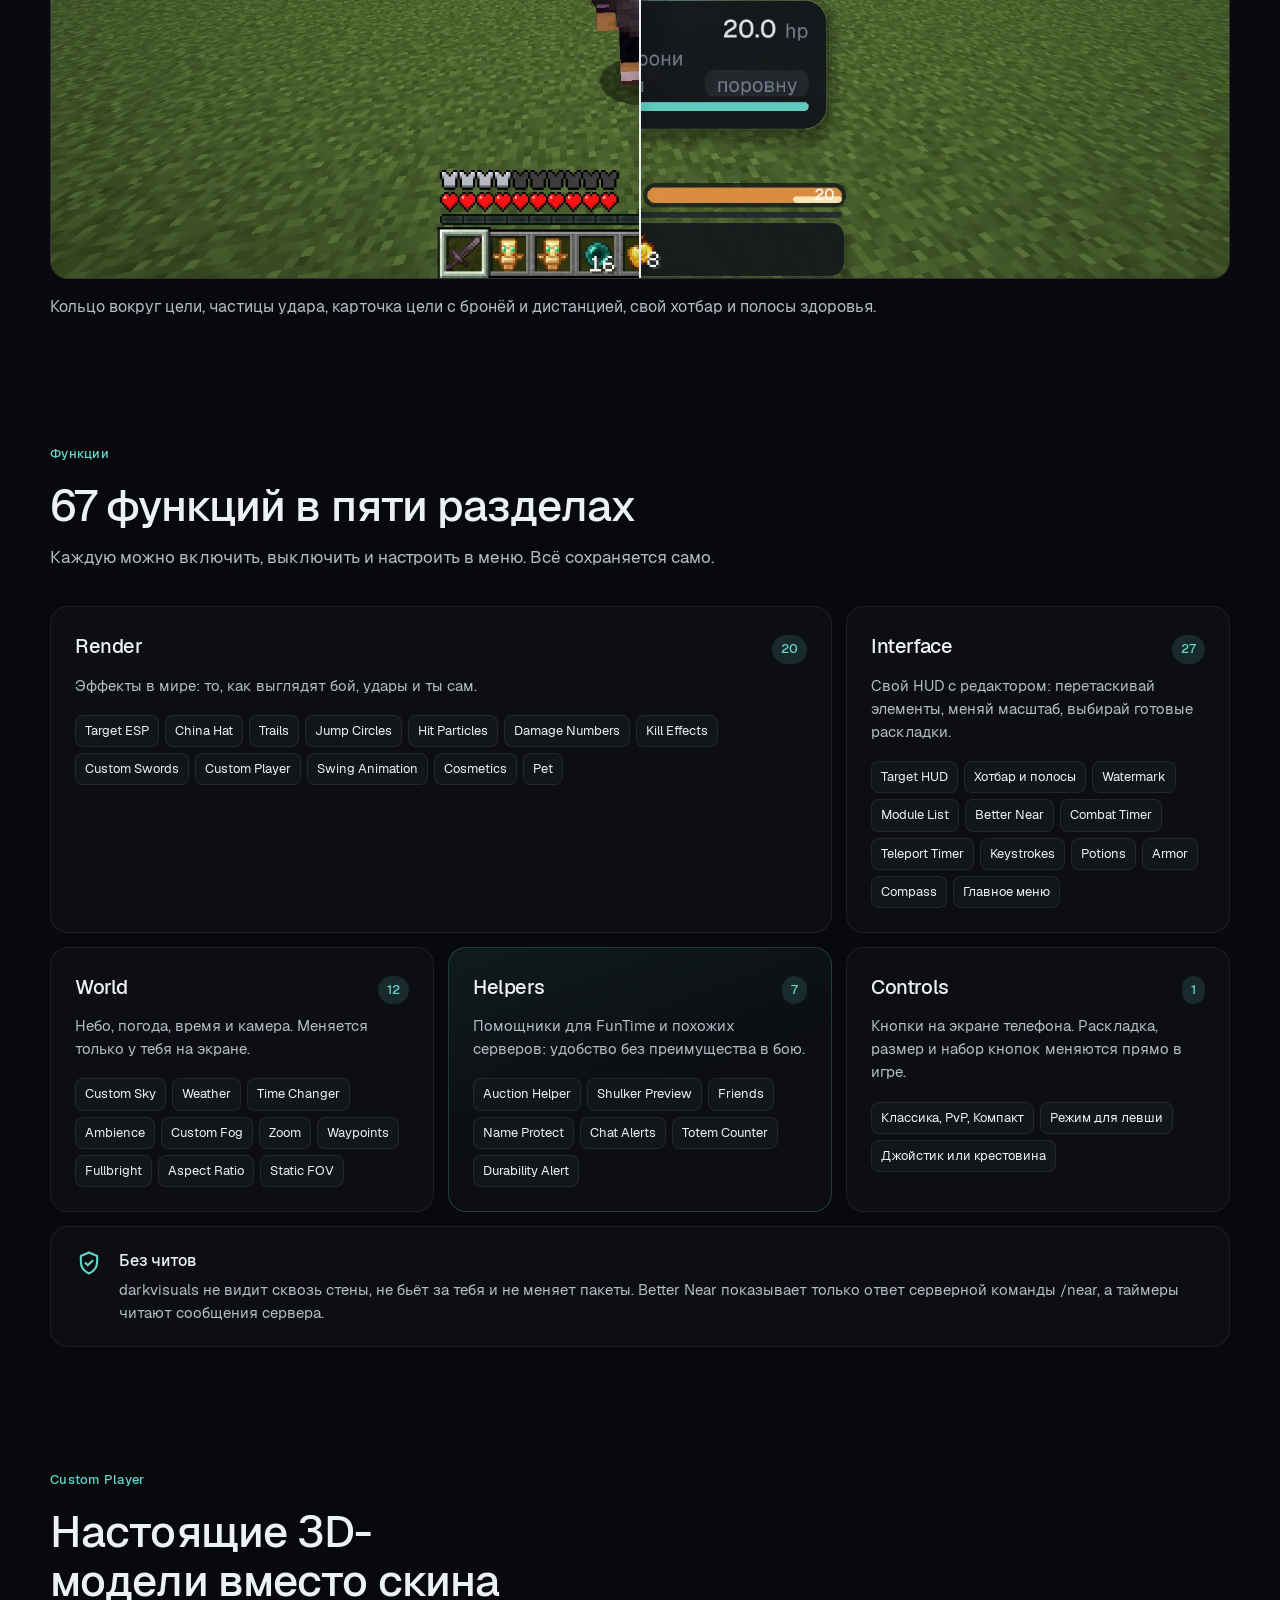
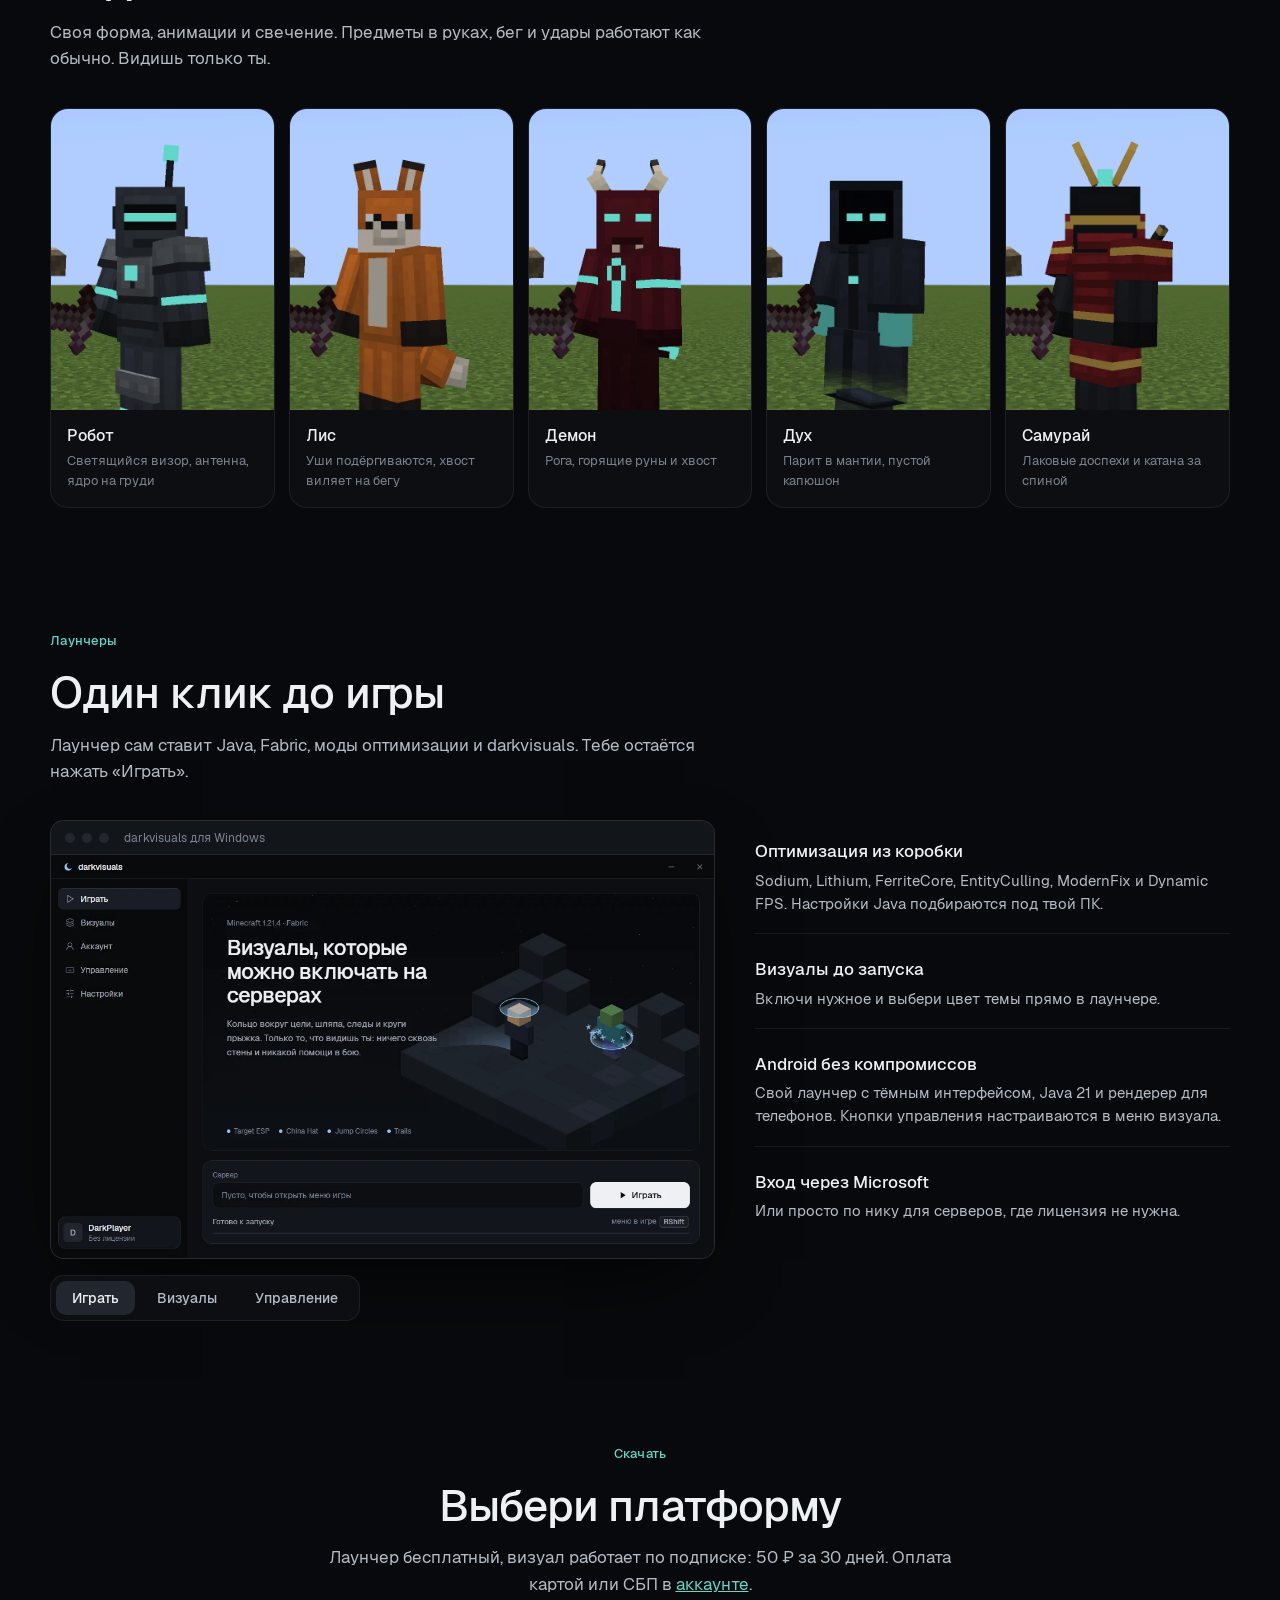
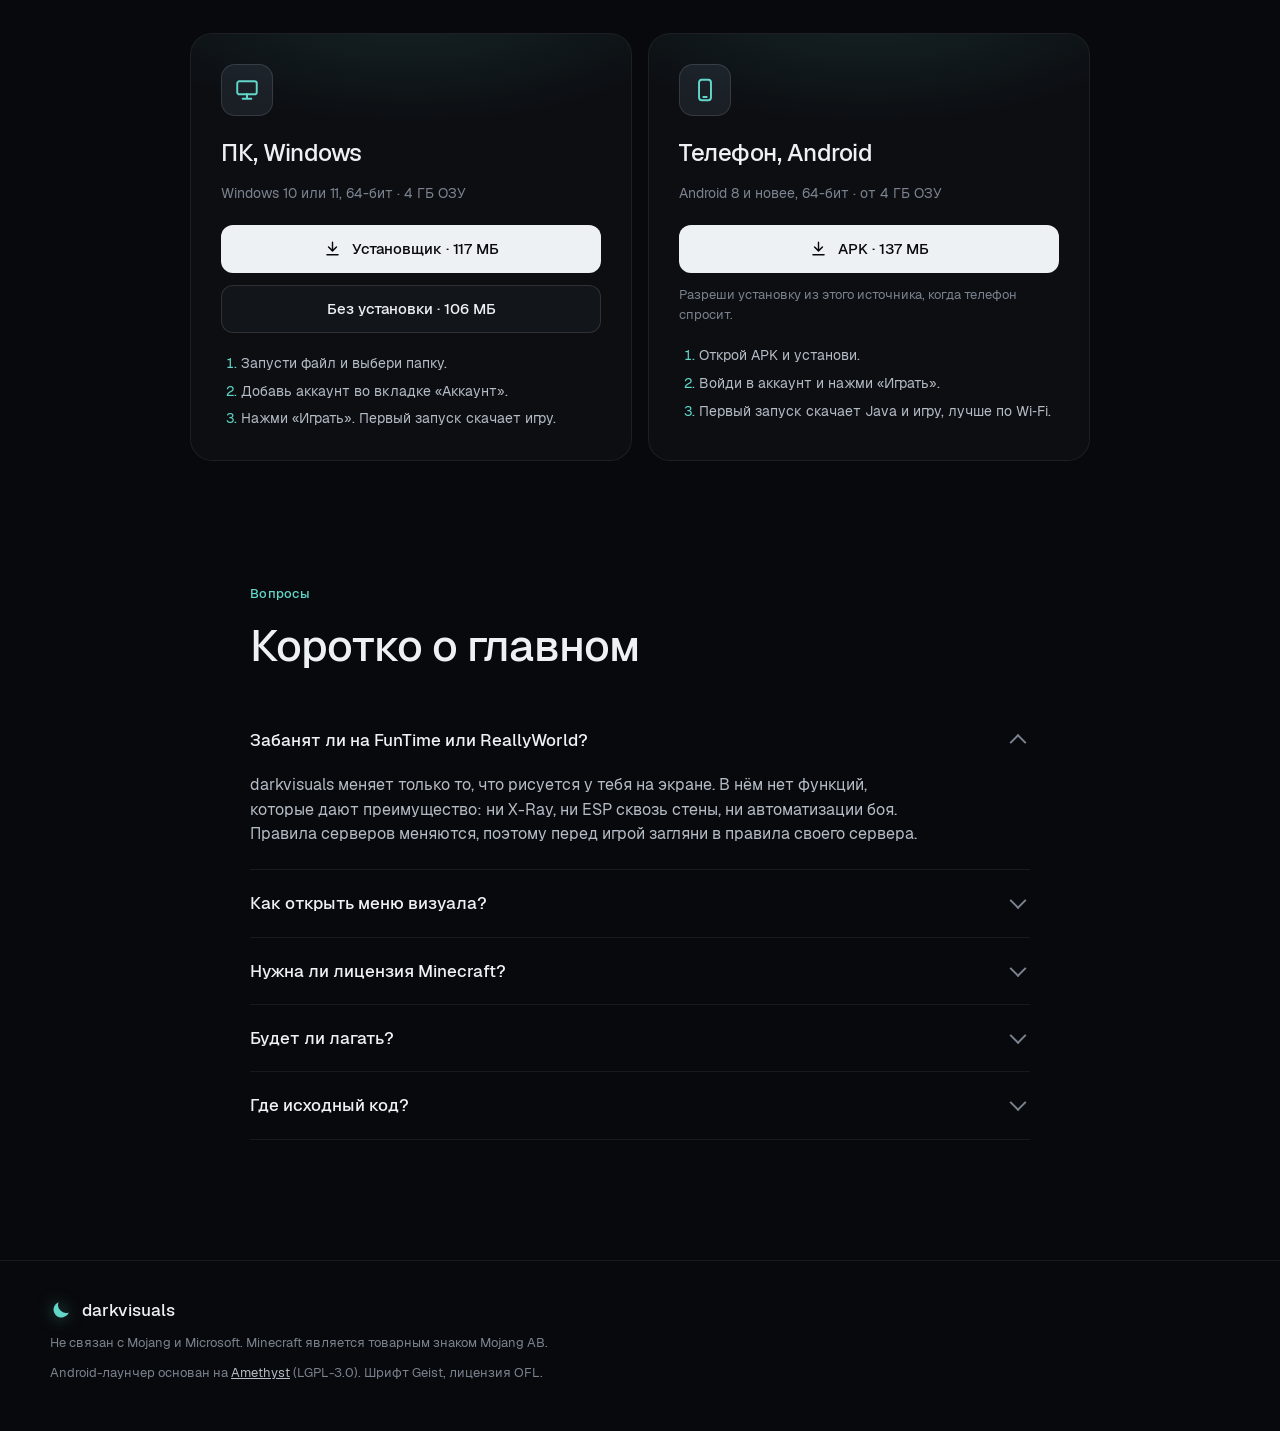
==== commit 350d7006: "Downloads: version 1.1.0 with accounts and activation keys Co-Authored-By: Claude Opus 5.5 <noreply@" ====
--- a/index.html
+++ b/index.html
@@ -34,7 +34,7 @@
     <section class="hero">
       <div class="wrap hero-grid">
         <div class="hero-copy">
-          <p class="eyebrow"><span class="dot"></span>Minecraft 1.21.4 · Fabric · версия 1.0.0</p>
+          <p class="eyebrow"><span class="dot"></span>Minecraft 1.21.4 · Fabric · версия 1.1.0</p>
           <h1>Визуалы, которые можно включать на серверах</h1>
           <p class="lead">Кольцо вокруг цели, свой HUD, 3D-модели персонажа, северное сияние и помощники для FunTime. Только то, что видишь ты: ничего сквозь стены и никакой помощи в бою.</p>
           <div class="cta">
@@ -202,11 +202,11 @@
             <div class="dl-icon"><svg viewBox="0 0 24 24" aria-hidden="true"><rect x="3" y="4" width="18" height="12" rx="2"/><path d="M8 20h8M12 16v4"/></svg></div>
             <h3>ПК, Windows</h3>
             <p class="req">Windows 10 или 11, 64-бит · 4 ГБ ОЗУ</p>
-            <a class="btn btn-primary btn-wide" href="https://github.com/legdaygd0011/darkvisuals/releases/download/v1.0.0/darkvisuals-setup.exe" download>
+            <a class="btn btn-primary btn-wide" href="https://github.com/legdaygd0011/darkvisuals/releases/download/v1.1.0/darkvisuals-setup.exe" download>
               <svg viewBox="0 0 24 24" aria-hidden="true"><path d="M12 4v11M7 10l5 5 5-5M5 20h14"/></svg>
               Установщик · 117 МБ
             </a>
-            <a class="btn btn-ghost btn-wide" href="https://github.com/legdaygd0011/darkvisuals/releases/download/v1.0.0/darkvisuals-portable.exe" download>Без установки · 106 МБ</a>
+            <a class="btn btn-ghost btn-wide" href="https://github.com/legdaygd0011/darkvisuals/releases/download/v1.1.0/darkvisuals-portable.exe" download>Без установки · 106 МБ</a>
             <ol class="steps">
               <li>Запусти файл и выбери папку.</li>
               <li>Добавь аккаунт во вкладке «Аккаунт».</li>
@@ -217,7 +217,7 @@
             <div class="dl-icon"><svg viewBox="0 0 24 24" aria-hidden="true"><rect x="6.5" y="2.5" width="11" height="19" rx="2.5"/><path d="M10.5 18.5h3"/></svg></div>
             <h3>Телефон, Android</h3>
             <p class="req">Android 8 и новее, 64-бит · от 4 ГБ ОЗУ</p>
-            <a class="btn btn-primary btn-wide" href="https://github.com/legdaygd0011/darkvisuals/releases/download/v1.0.0/darkvisuals.apk" download>
+            <a class="btn btn-primary btn-wide" href="https://github.com/legdaygd0011/darkvisuals/releases/download/v1.1.0/darkvisuals.apk" download>
               <svg viewBox="0 0 24 24" aria-hidden="true"><path d="M12 4v11M7 10l5 5 5-5M5 20h14"/></svg>
               APK · 137 МБ
             </a>
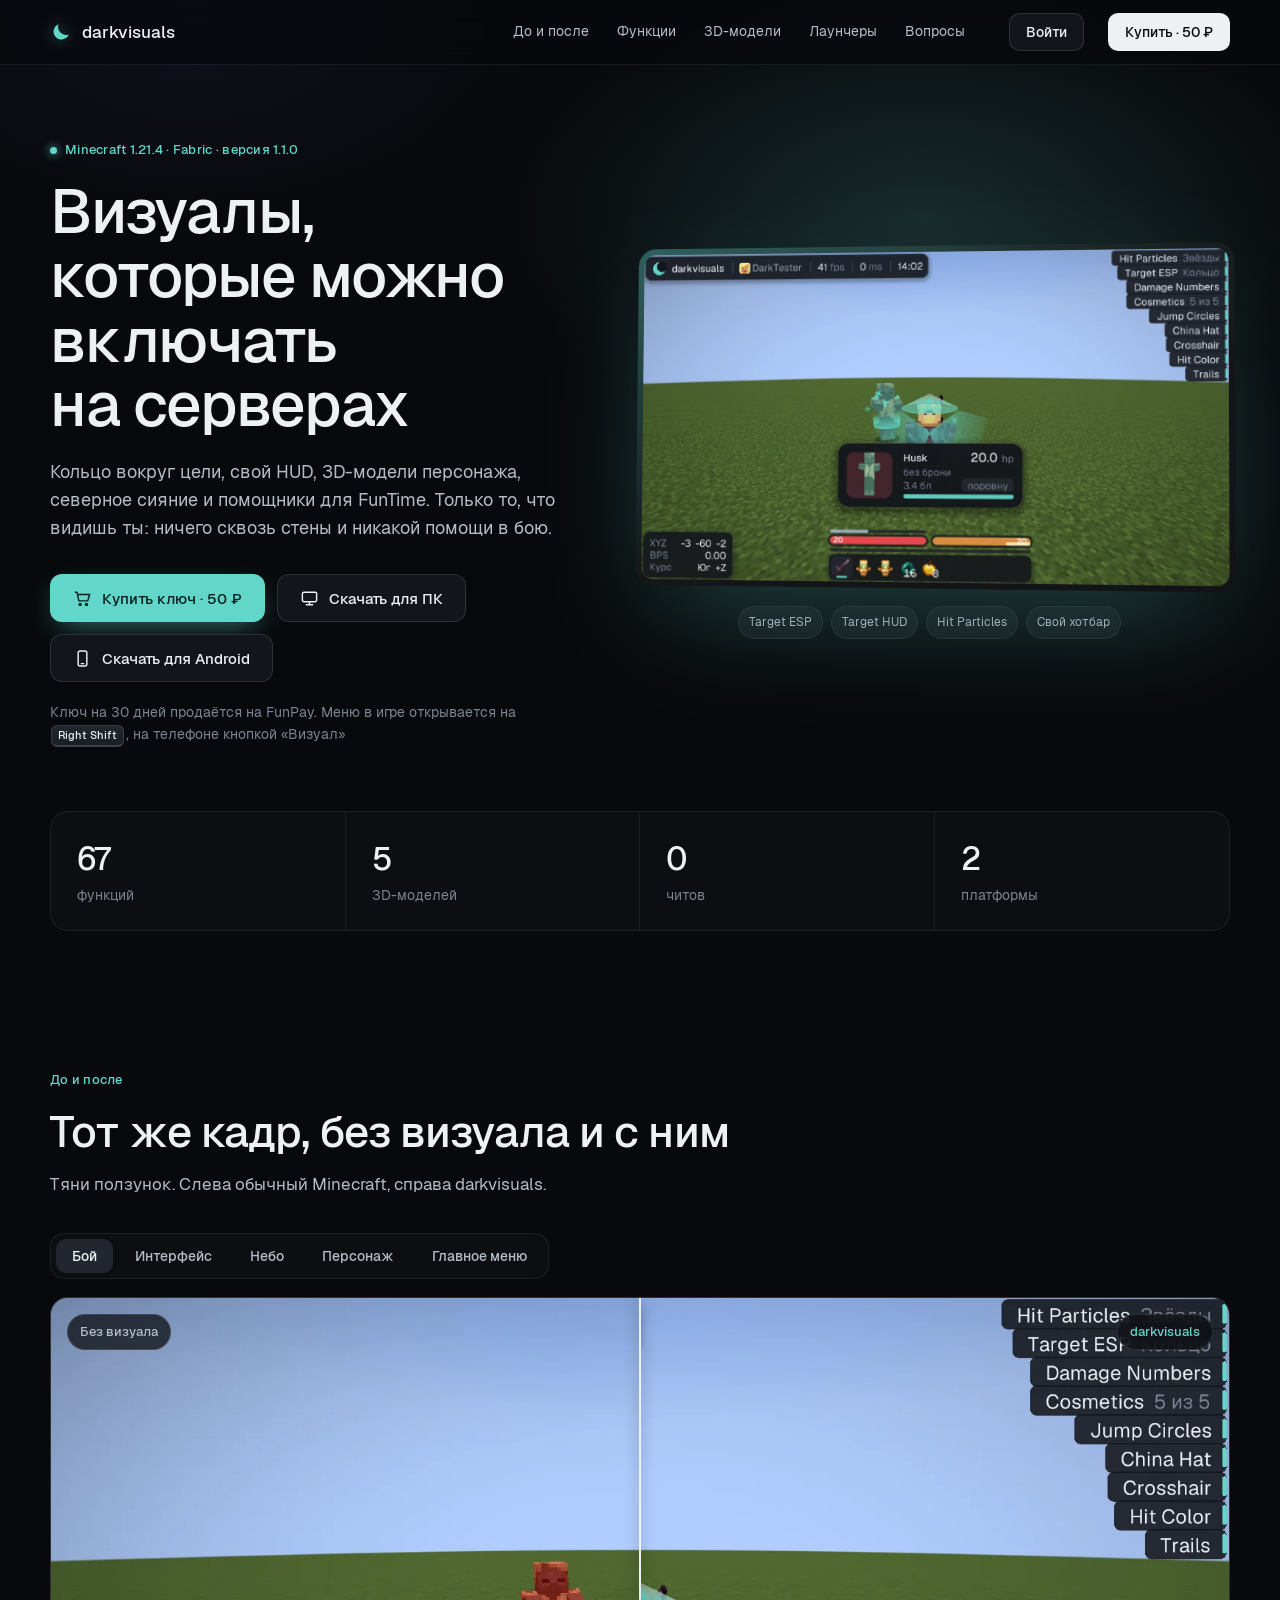
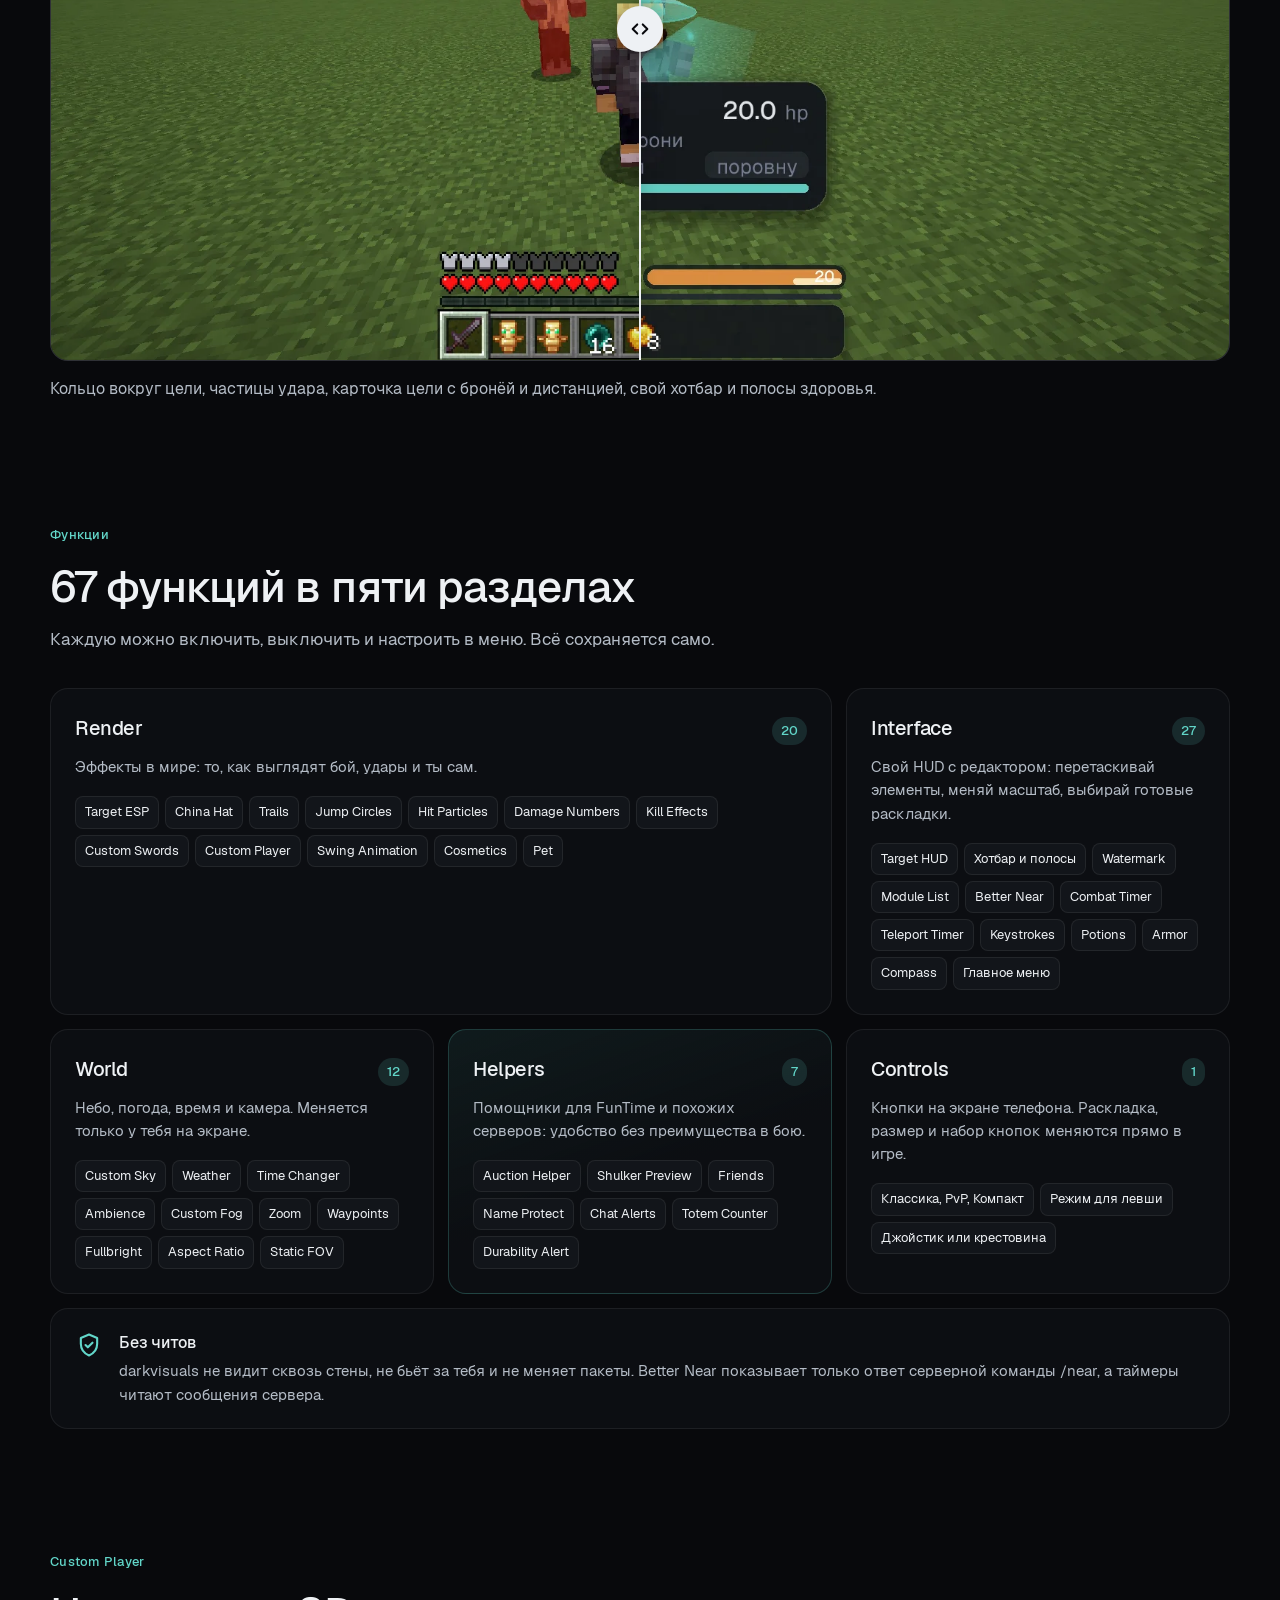
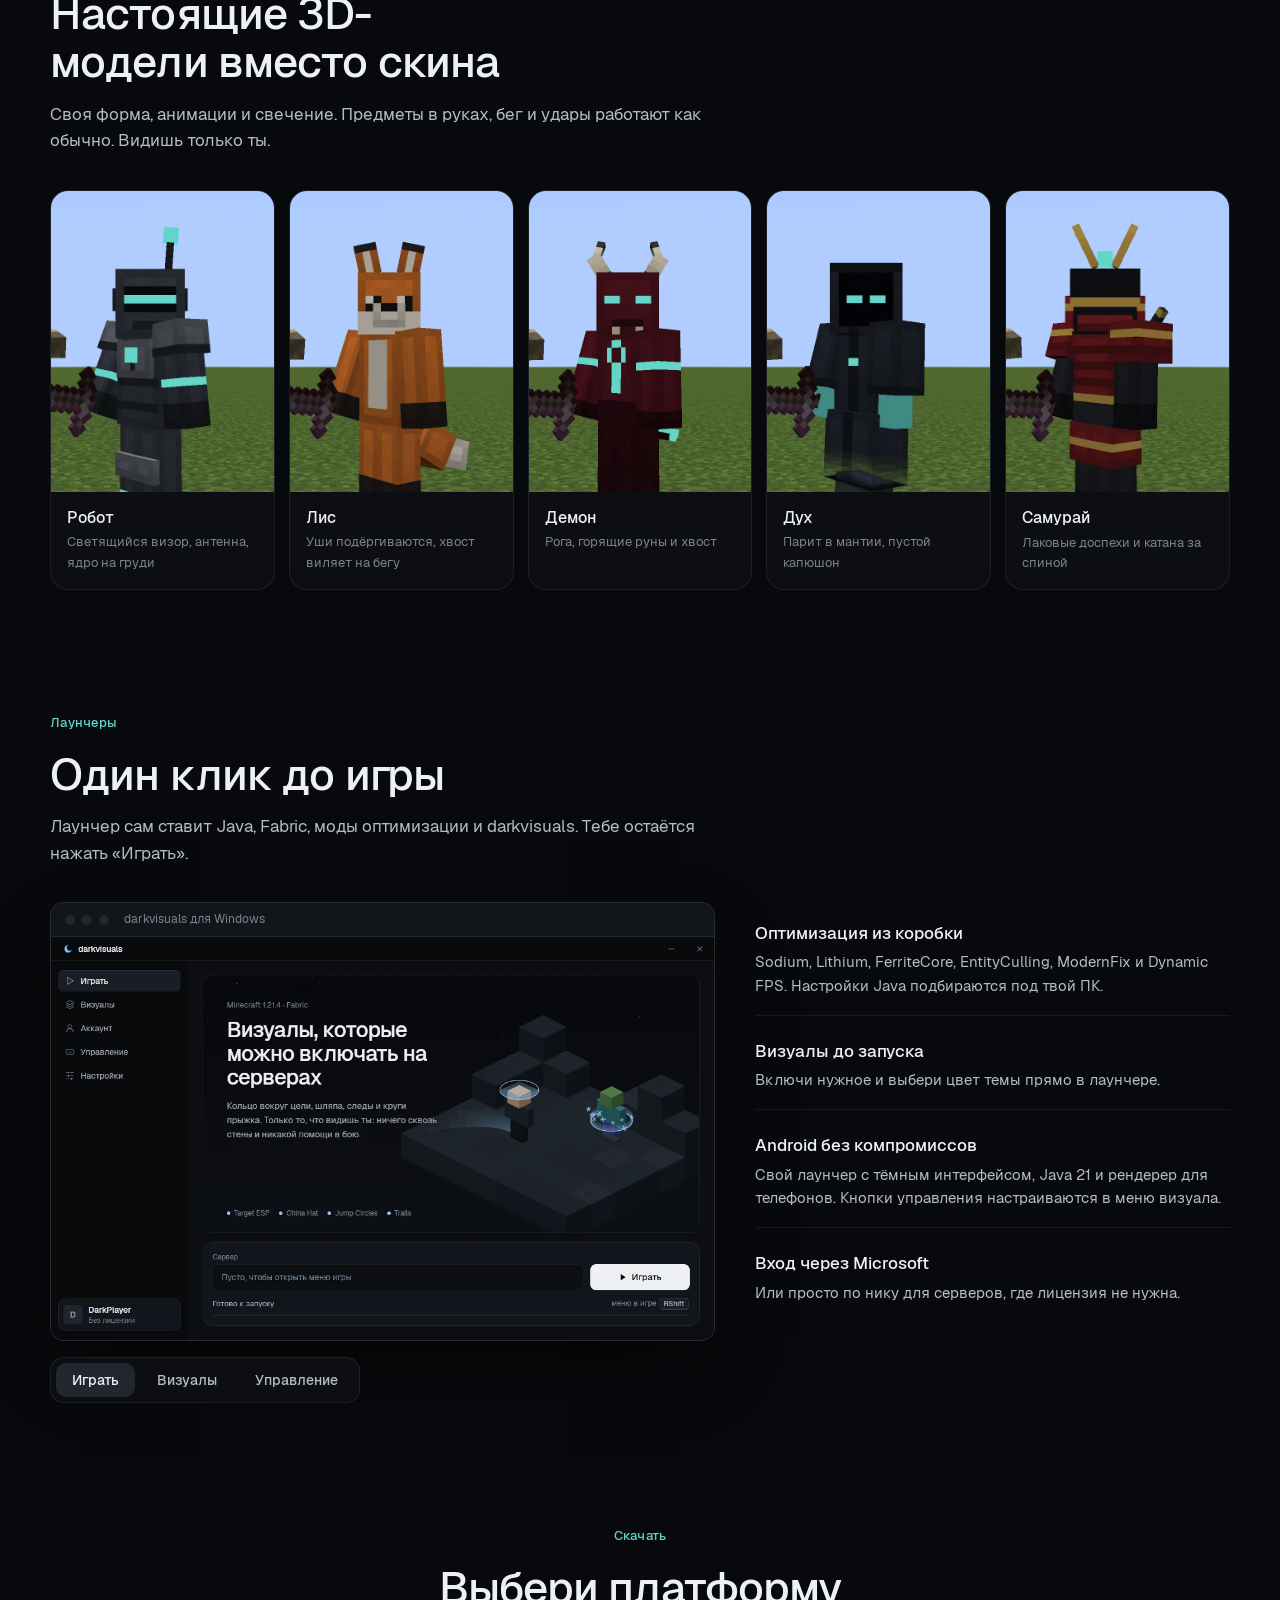
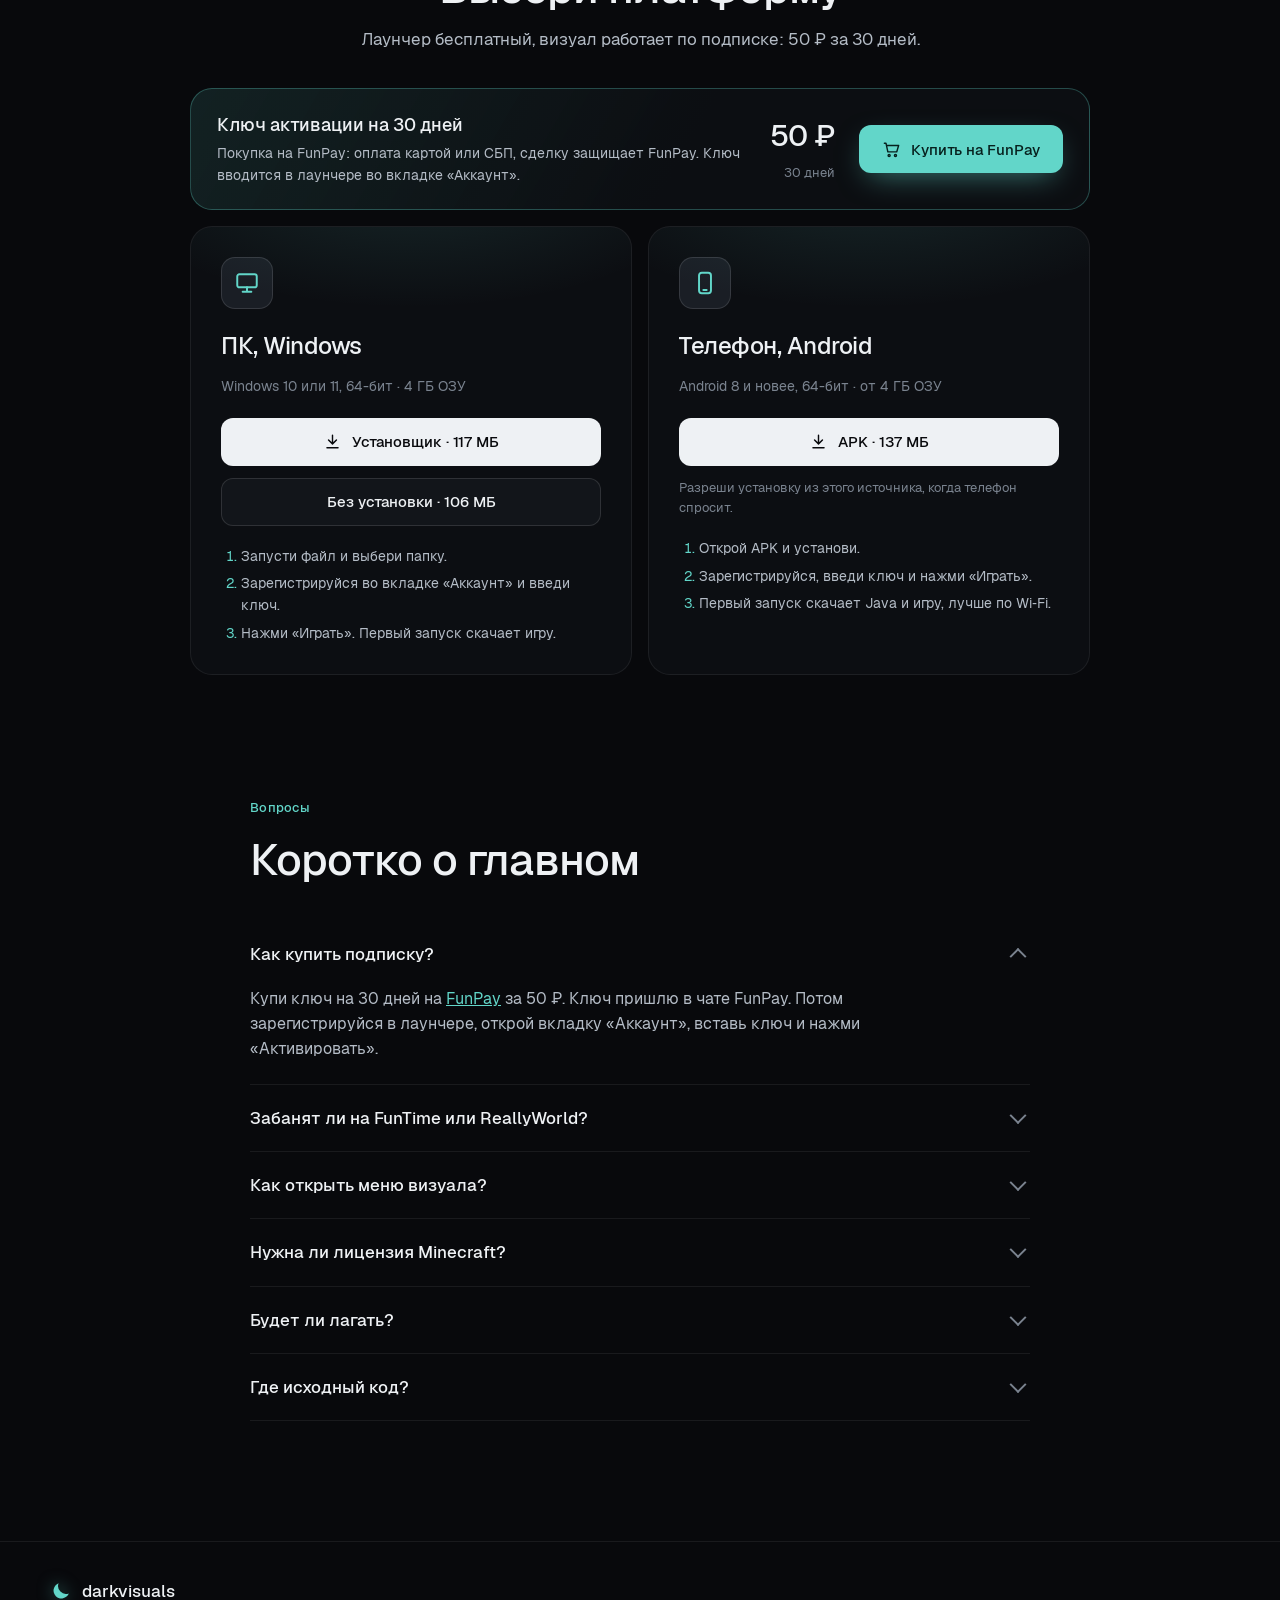
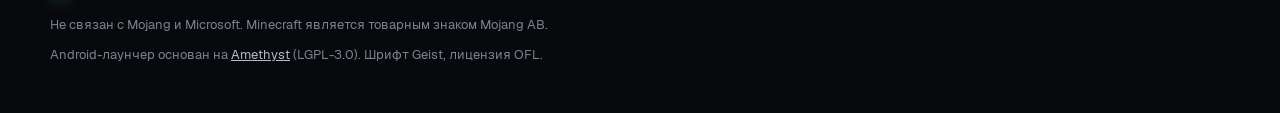
==== commit 51466ecf: "Buy buttons lead to the FunPay lot Co-Authored-By: Claude Opus 5.5 <noreply@anthropic.com>" ====
--- a/index.html
+++ b/index.html
@@ -25,7 +25,7 @@
         <a href="#faq">Вопросы</a>
       </nav>
       <a class="btn btn-small btn-login" href="account.html">Войти</a>
-      <a class="btn btn-small" href="#download">Скачать</a>
+      <a class="btn btn-small js-buy" href="https://funpay.com/lots/offer?id=83189194" target="_blank" rel="noopener">Купить · 50 ₽</a>
     </div>
   </header>
 
@@ -38,7 +38,11 @@
           <h1>Визуалы, которые можно включать на серверах</h1>
           <p class="lead">Кольцо вокруг цели, свой HUD, 3D-модели персонажа, северное сияние и помощники для FunTime. Только то, что видишь ты: ничего сквозь стены и никакой помощи в бою.</p>
           <div class="cta">
-            <a class="btn btn-primary" href="#download" data-platform="pc">
+            <a class="btn btn-buy js-buy" href="https://funpay.com/lots/offer?id=83189194" target="_blank" rel="noopener">
+              <svg viewBox="0 0 24 24" aria-hidden="true"><path d="M3 4h2l2.4 11h11.2L21 7H6.2"/><circle cx="9" cy="19.5" r="1.3"/><circle cx="17" cy="19.5" r="1.3"/></svg>
+              Купить ключ · 50 ₽
+            </a>
+            <a class="btn btn-ghost" href="#download" data-platform="pc">
               <svg viewBox="0 0 24 24" aria-hidden="true"><rect x="3" y="4" width="18" height="12" rx="2"/><path d="M8 20h8M12 16v4"/></svg>
               Скачать для ПК
             </a>
@@ -47,7 +51,7 @@
               Скачать для Android
             </a>
           </div>
-          <p class="hint">Меню в игре открывается на <kbd>Right Shift</kbd>, на телефоне кнопкой «Визуал»</p>
+          <p class="hint">Ключ на 30 дней продаётся на FunPay. Меню в игре открывается на <kbd>Right Shift</kbd>, на телефоне кнопкой «Визуал»</p>
         </div>
         <figure class="hero-shot">
           <div class="shot-frame">
@@ -195,7 +199,15 @@
         <div class="section-head center">
           <p class="eyebrow">Скачать</p>
           <h2>Выбери платформу</h2>
-          <p class="sub">Лаунчер бесплатный, визуал работает по подписке: 50 ₽ за 30 дней. Оплата картой или СБП в <a href="account.html">аккаунте</a>.</p>
+          <p class="sub">Лаунчер бесплатный, визуал работает по подписке: 50 ₽ за 30 дней.</p>
+        </div>
+        <div class="buy-card">
+          <div class="buy-text">
+            <b>Ключ активации на 30 дней</b>
+            <span>Покупка на FunPay: оплата картой или СБП, сделку защищает FunPay. Ключ вводится в лаунчере во вкладке «Аккаунт».</span>
+          </div>
+          <div class="buy-price"><b>50 ₽</b><span>30 дней</span></div>
+          <a class="btn btn-buy js-buy" href="https://funpay.com/lots/offer?id=83189194" target="_blank" rel="noopener"><svg viewBox="0 0 24 24" aria-hidden="true"><path d="M3 4h2l2.4 11h11.2L21 7H6.2"/><circle cx="9" cy="19.5" r="1.3"/><circle cx="17" cy="19.5" r="1.3"/></svg> Купить на FunPay</a>
         </div>
         <div class="downloads">
           <article class="dl" id="dl-pc">
@@ -209,7 +221,7 @@
             <a class="btn btn-ghost btn-wide" href="https://github.com/legdaygd0011/darkvisuals/releases/download/v1.1.0/darkvisuals-portable.exe" download>Без установки · 106 МБ</a>
             <ol class="steps">
               <li>Запусти файл и выбери папку.</li>
-              <li>Добавь аккаунт во вкладке «Аккаунт».</li>
+              <li>Зарегистрируйся во вкладке «Аккаунт» и введи ключ.</li>
               <li>Нажми «Играть». Первый запуск скачает игру.</li>
             </ol>
           </article>
@@ -224,7 +236,7 @@
             <p class="dl-note">Разреши установку из этого источника, когда телефон спросит.</p>
             <ol class="steps">
               <li>Открой APK и установи.</li>
-              <li>Войди в аккаунт и нажми «Играть».</li>
+              <li>Зарегистрируйся, введи ключ и нажми «Играть».</li>
               <li>Первый запуск скачает Java и игру, лучше по Wi‑Fi.</li>
             </ol>
           </article>
@@ -240,6 +252,10 @@
           <h2>Коротко о главном</h2>
         </div>
         <details class="qa" open>
+          <summary>Как купить подписку?</summary>
+          <p>Купи ключ на 30 дней на <a class="js-buy" href="https://funpay.com/lots/offer?id=83189194" target="_blank" rel="noopener">FunPay</a> за 50 ₽. Ключ пришлю в чате FunPay. Потом зарегистрируйся в лаунчере, открой вкладку «Аккаунт», вставь ключ и нажми «Активировать».</p>
+        </details>
+        <details class="qa">
           <summary>Забанят ли на FunTime или ReallyWorld?</summary>
           <p>darkvisuals меняет только то, что рисуется у тебя на экране. В нём нет функций, которые дают преимущество: ни X-Ray, ни ESP сквозь стены, ни автоматизации боя. Правила серверов меняются, поэтому перед игрой загляни в правила своего сервера.</p>
         </details>
--- a/styles.css
+++ b/styles.css
@@ -342,3 +342,22 @@
   .cmp-label.right { right: 10px; }
   .dl { padding: 22px; }
 }
+
+/* buy on FunPay */
+.btn-buy { background: var(--accent); color: var(--accent-ink); box-shadow: 0 10px 30px -10px rgba(98, 214, 201, 0.6); }
+.btn-buy:hover { background: #7fe3d8; box-shadow: 0 0 0 6px rgba(98, 214, 201, 0.14); }
+.buy-card {
+  display: grid; grid-template-columns: 1fr auto auto; gap: 24px; align-items: center;
+  max-width: 900px; margin: 0 auto 16px; padding: 22px 26px; border-radius: 22px;
+  background: linear-gradient(120deg, rgba(98, 214, 201, 0.12), var(--page) 55%); border: 1px solid rgba(98, 214, 201, 0.3);
+}
+.buy-text b { display: block; font-weight: 500; font-size: 18px; }
+.buy-text span { display: block; color: var(--text-2); font-size: 14px; margin-top: 4px; }
+.buy-price { text-align: right; }
+.buy-price b { display: block; font-size: 30px; font-weight: 500; letter-spacing: -0.02em; }
+.buy-price span { color: var(--muted); font-size: 13px; }
+.qa p a { color: var(--accent); }
+@media (max-width: 760px) {
+  .buy-card { grid-template-columns: 1fr auto; }
+  .buy-card .btn { grid-column: 1 / -1; }
+}
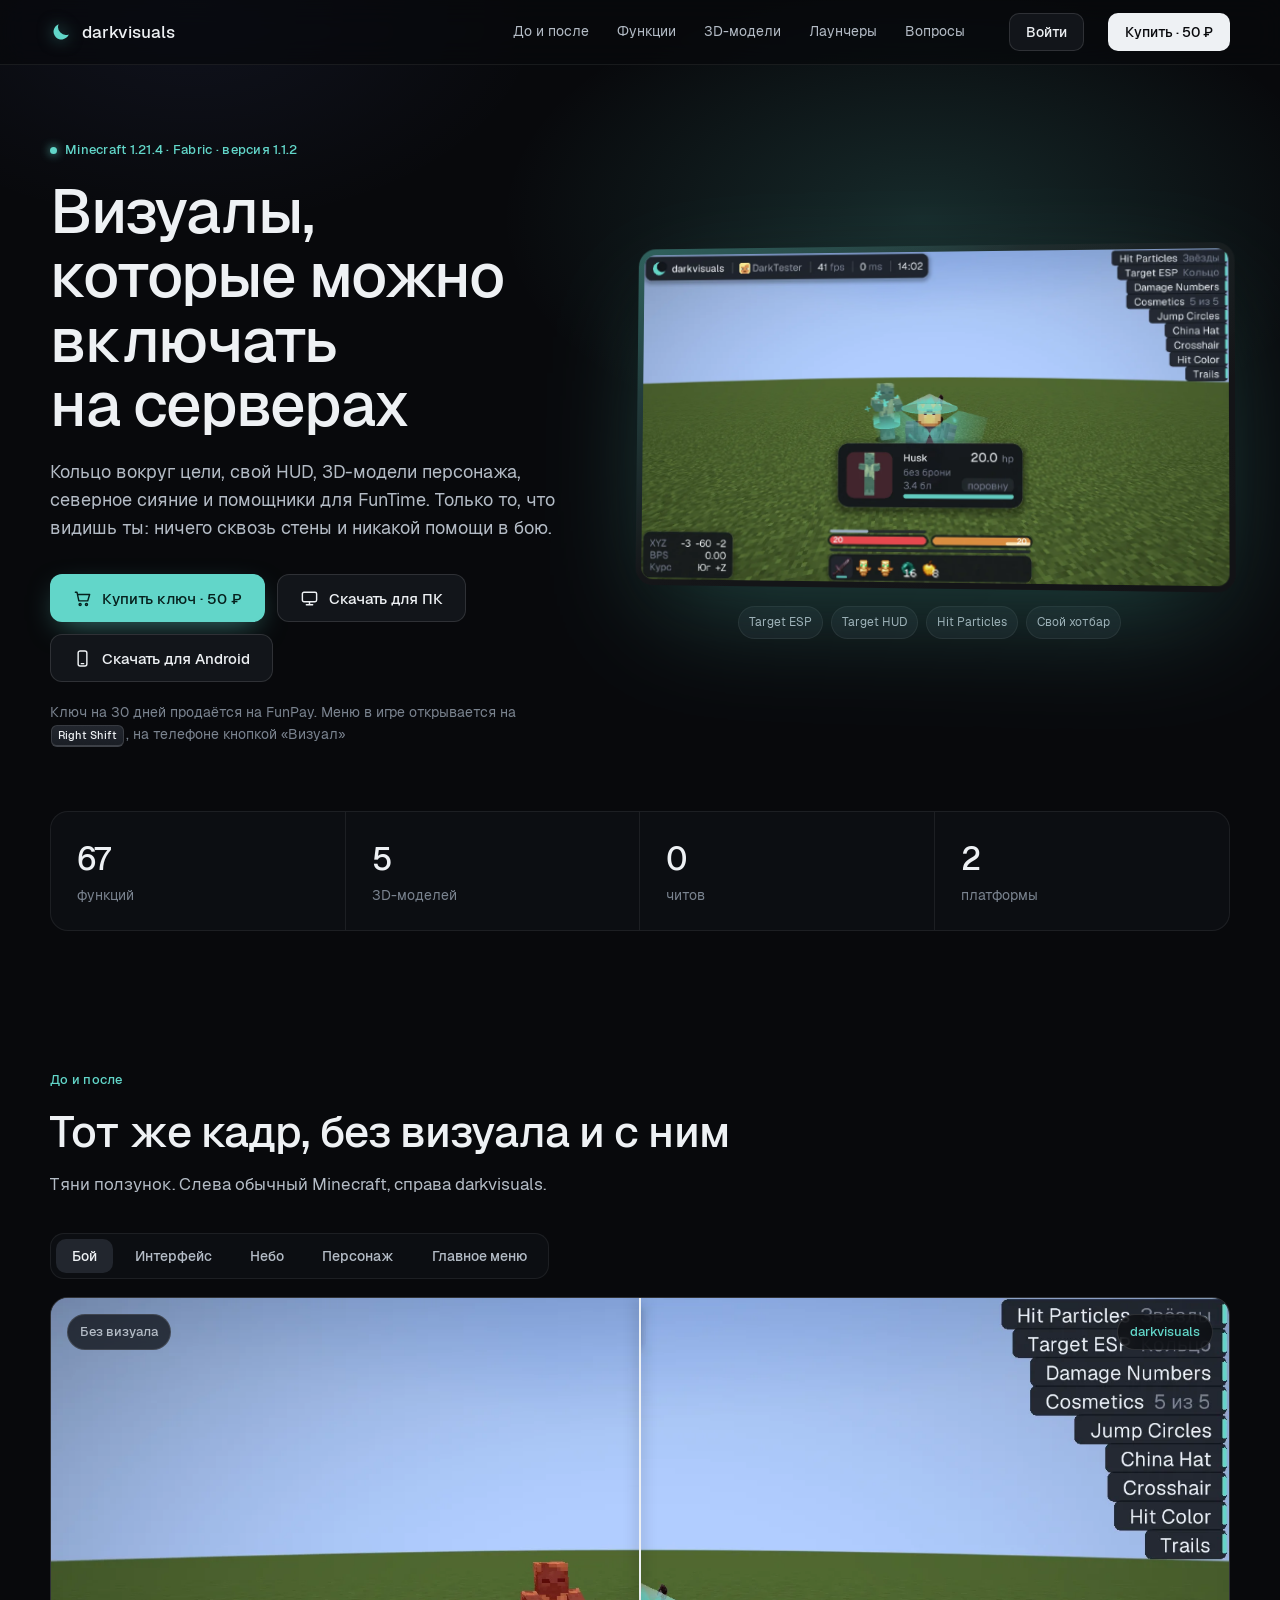
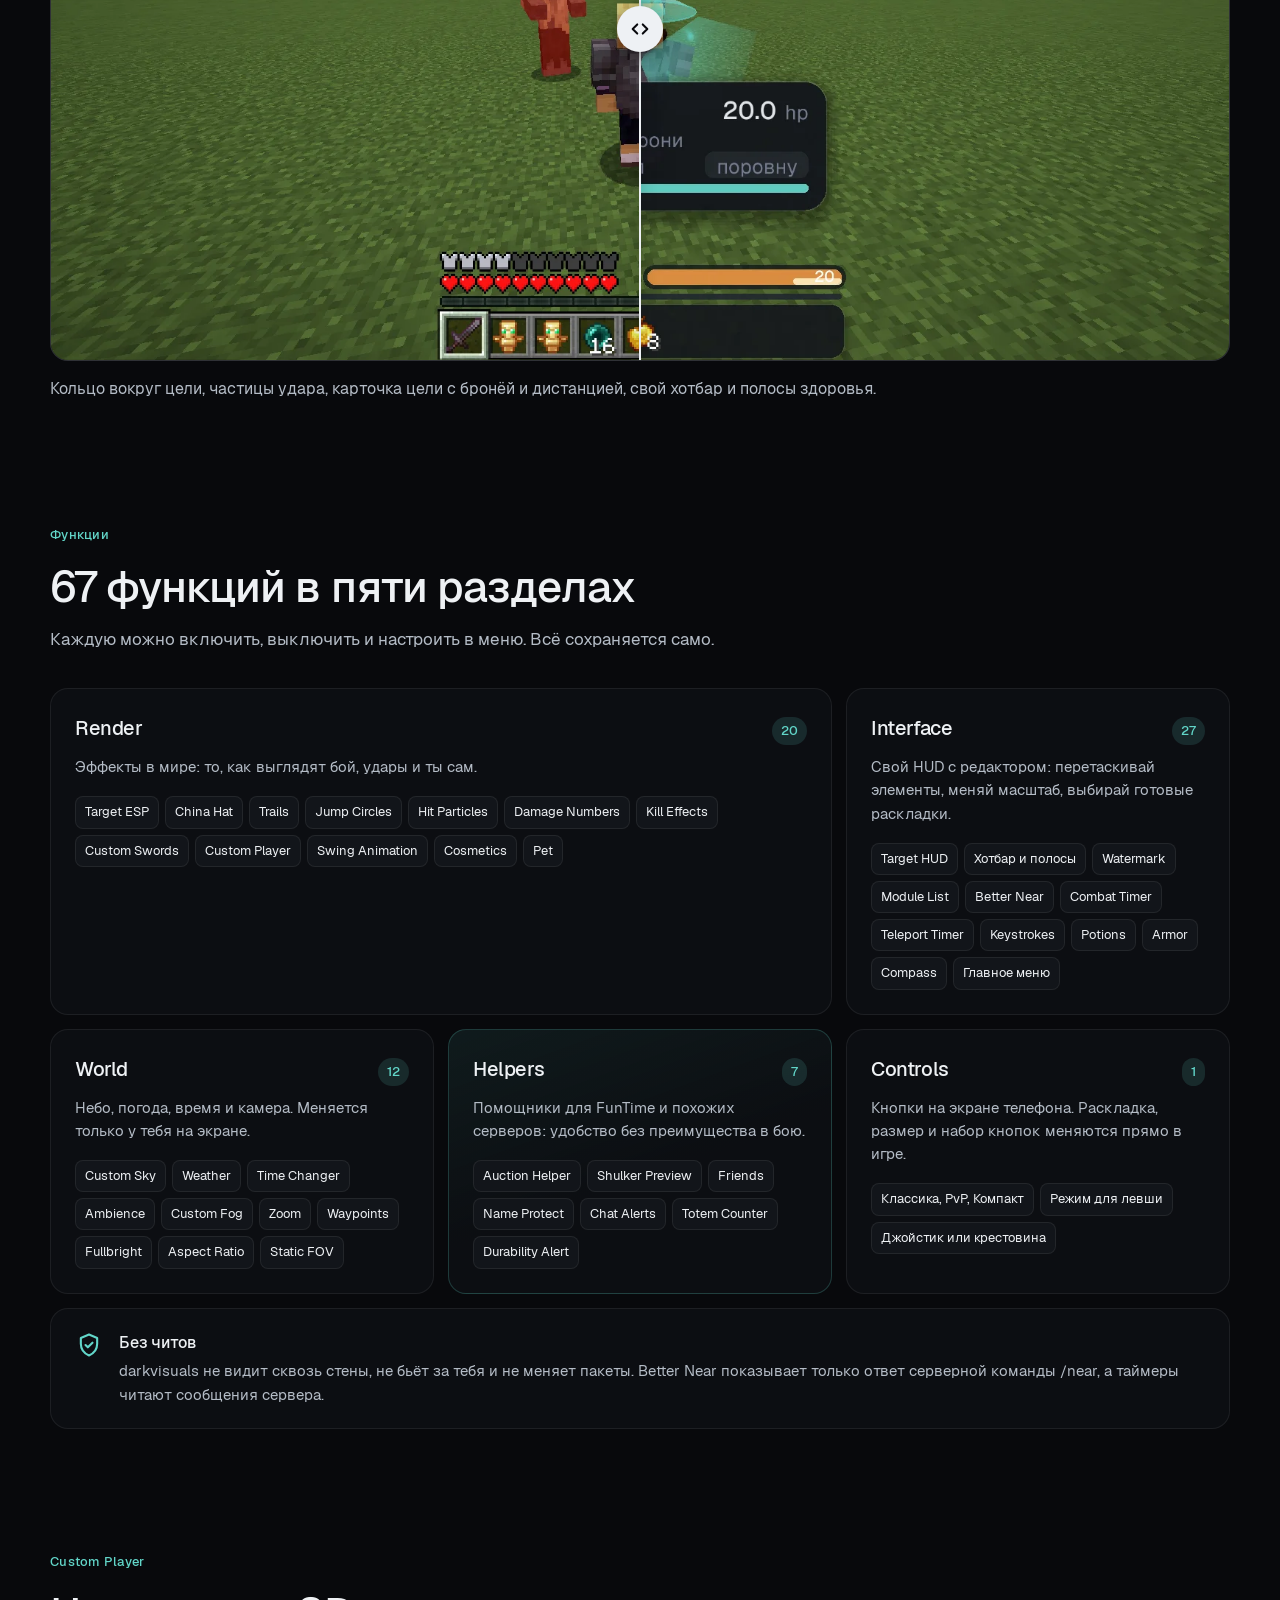
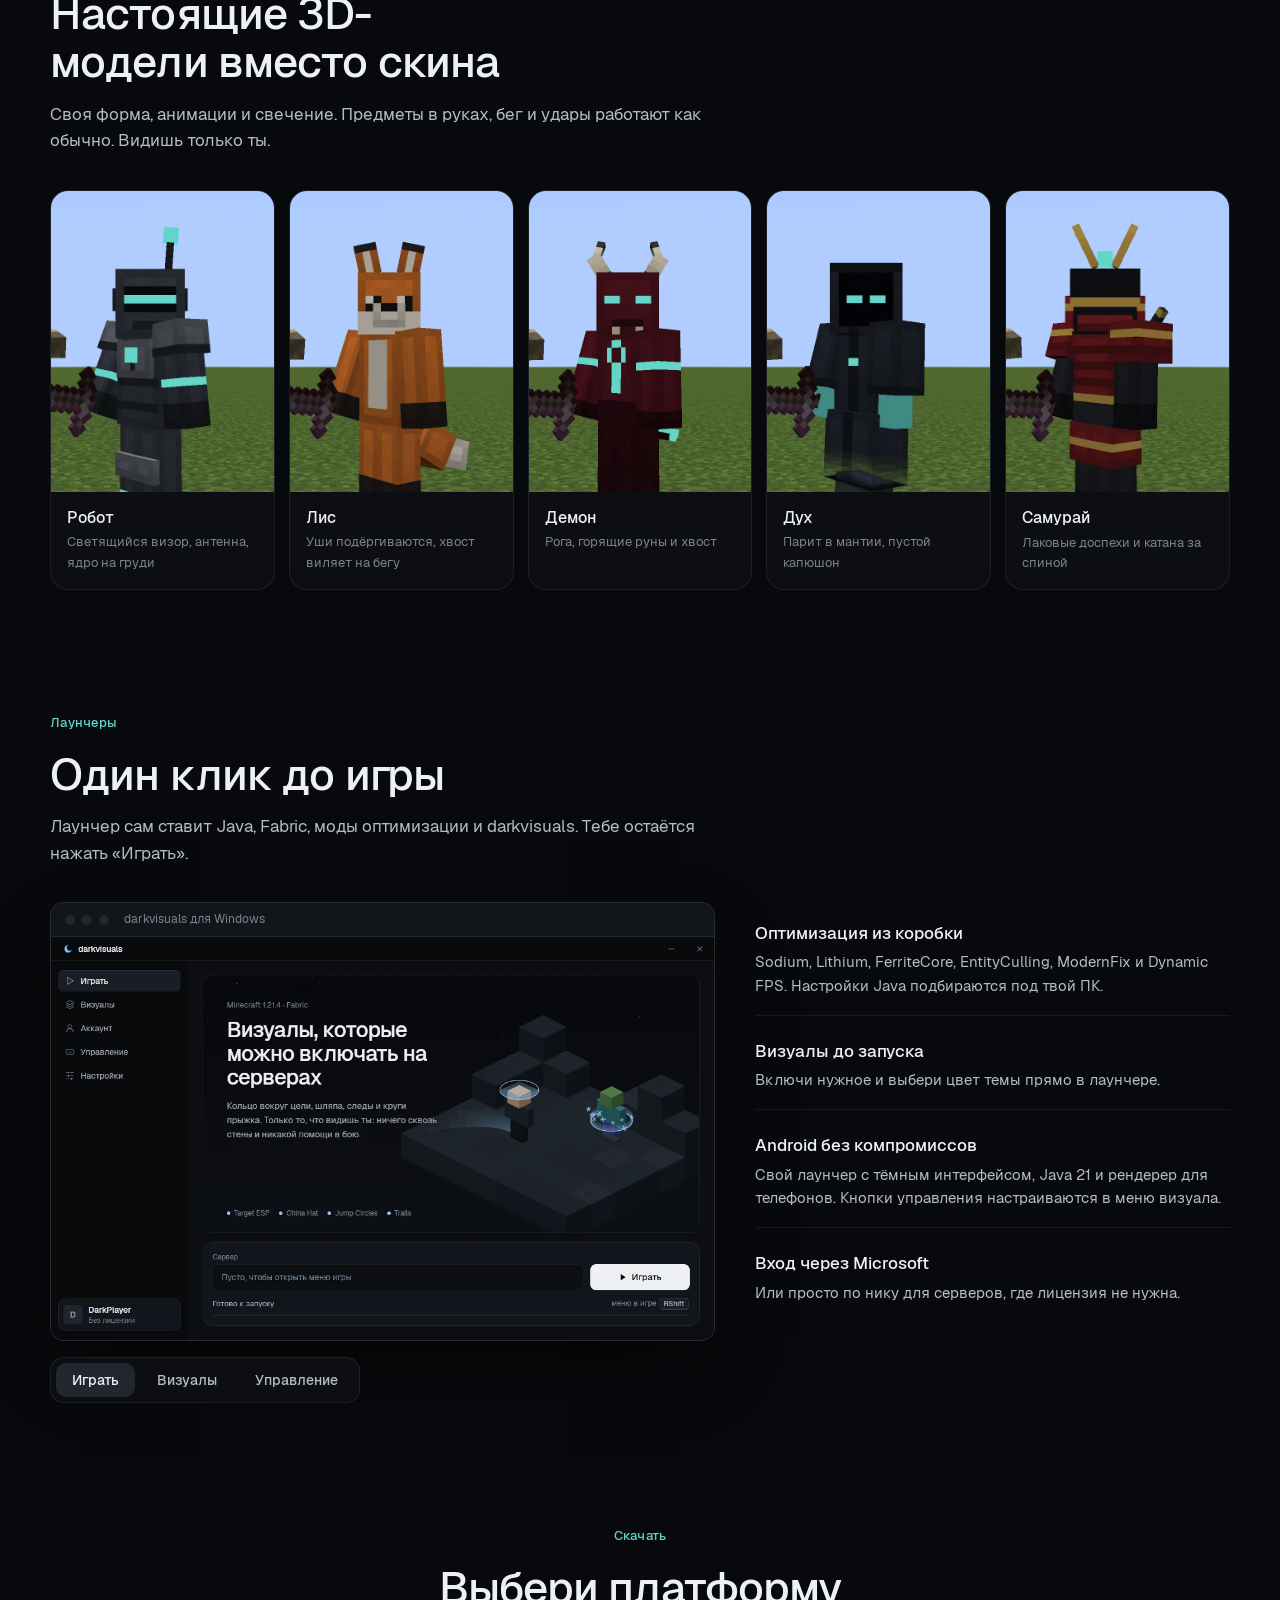
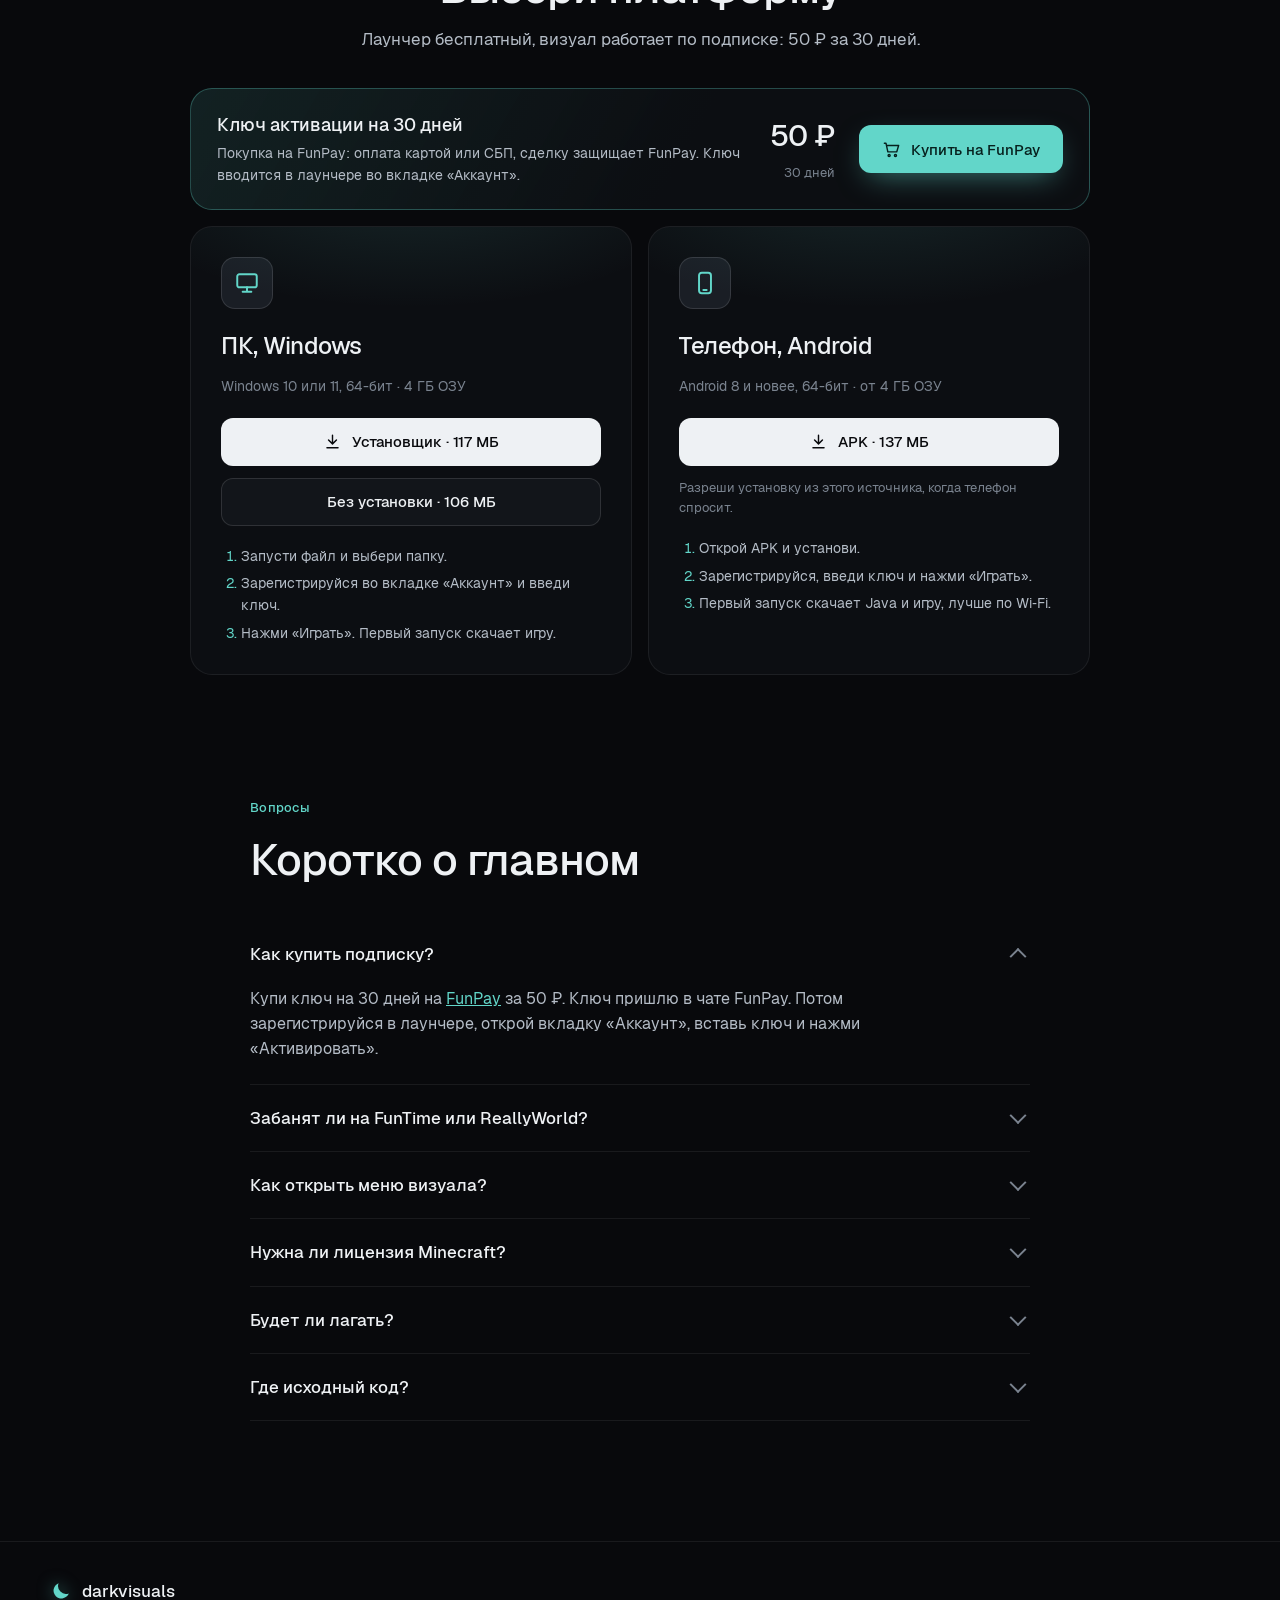
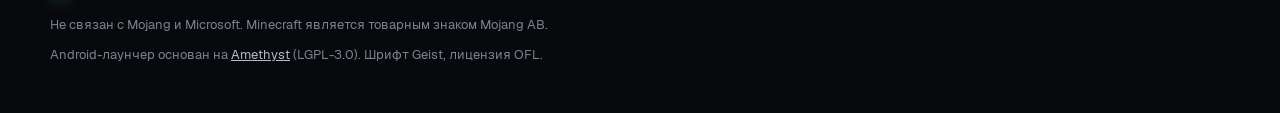
==== commit a021871e: "Version label 1.1.2" ====
--- a/index.html
+++ b/index.html
@@ -2,6 +2,7 @@
 <html lang="ru">
 <head>
   <meta charset="utf-8">
+  <meta http-equiv="Content-Security-Policy" content="default-src 'self'; script-src 'self'; style-src 'self' 'unsafe-inline'; img-src 'self' data:; font-src 'self'; connect-src 'self' https://*.supabase.co; base-uri 'self'; form-action 'self' https://funpay.com">
   <meta name="viewport" content="width=device-width, initial-scale=1">
   <title>darkvisuals: визуалы для Minecraft 1.21.4</title>
   <meta name="description" content="Визуалы для Minecraft 1.21.4 на Fabric: Target ESP, свой HUD, 3D-модели, небо и погода. Можно включать на FunTime и ReallyWorld. Скачать на ПК и Android.">
@@ -34,7 +35,7 @@
     <section class="hero">
       <div class="wrap hero-grid">
         <div class="hero-copy">
-          <p class="eyebrow"><span class="dot"></span>Minecraft 1.21.4 · Fabric · версия 1.1.0</p>
+          <p class="eyebrow"><span class="dot"></span>Minecraft 1.21.4 · Fabric · версия 1.1.2</p>
           <h1>Визуалы, которые можно включать на серверах</h1>
           <p class="lead">Кольцо вокруг цели, свой HUD, 3D-модели персонажа, северное сияние и помощники для FunTime. Только то, что видишь ты: ничего сквозь стены и никакой помощи в бою.</p>
           <div class="cta">
@@ -214,11 +215,11 @@
             <div class="dl-icon"><svg viewBox="0 0 24 24" aria-hidden="true"><rect x="3" y="4" width="18" height="12" rx="2"/><path d="M8 20h8M12 16v4"/></svg></div>
             <h3>ПК, Windows</h3>
             <p class="req">Windows 10 или 11, 64-бит · 4 ГБ ОЗУ</p>
-            <a class="btn btn-primary btn-wide" href="https://github.com/legdaygd0011/darkvisuals/releases/download/v1.1.0/darkvisuals-setup.exe" download>
+            <a class="btn btn-primary btn-wide" href="https://github.com/legdaygd0011/darkvisuals/releases/download/v1.1.2/darkvisuals-setup.exe" download>
               <svg viewBox="0 0 24 24" aria-hidden="true"><path d="M12 4v11M7 10l5 5 5-5M5 20h14"/></svg>
               Установщик · 117 МБ
             </a>
-            <a class="btn btn-ghost btn-wide" href="https://github.com/legdaygd0011/darkvisuals/releases/download/v1.1.0/darkvisuals-portable.exe" download>Без установки · 106 МБ</a>
+            <a class="btn btn-ghost btn-wide" href="https://github.com/legdaygd0011/darkvisuals/releases/download/v1.1.2/darkvisuals-portable.exe" download>Без установки · 106 МБ</a>
             <ol class="steps">
               <li>Запусти файл и выбери папку.</li>
               <li>Зарегистрируйся во вкладке «Аккаунт» и введи ключ.</li>
@@ -229,7 +230,7 @@
             <div class="dl-icon"><svg viewBox="0 0 24 24" aria-hidden="true"><rect x="6.5" y="2.5" width="11" height="19" rx="2.5"/><path d="M10.5 18.5h3"/></svg></div>
             <h3>Телефон, Android</h3>
             <p class="req">Android 8 и новее, 64-бит · от 4 ГБ ОЗУ</p>
-            <a class="btn btn-primary btn-wide" href="https://github.com/legdaygd0011/darkvisuals/releases/download/v1.1.0/darkvisuals.apk" download>
+            <a class="btn btn-primary btn-wide" href="https://github.com/legdaygd0011/darkvisuals/releases/download/v1.1.2/darkvisuals.apk" download>
               <svg viewBox="0 0 24 24" aria-hidden="true"><path d="M12 4v11M7 10l5 5 5-5M5 20h14"/></svg>
               APK · 137 МБ
             </a>
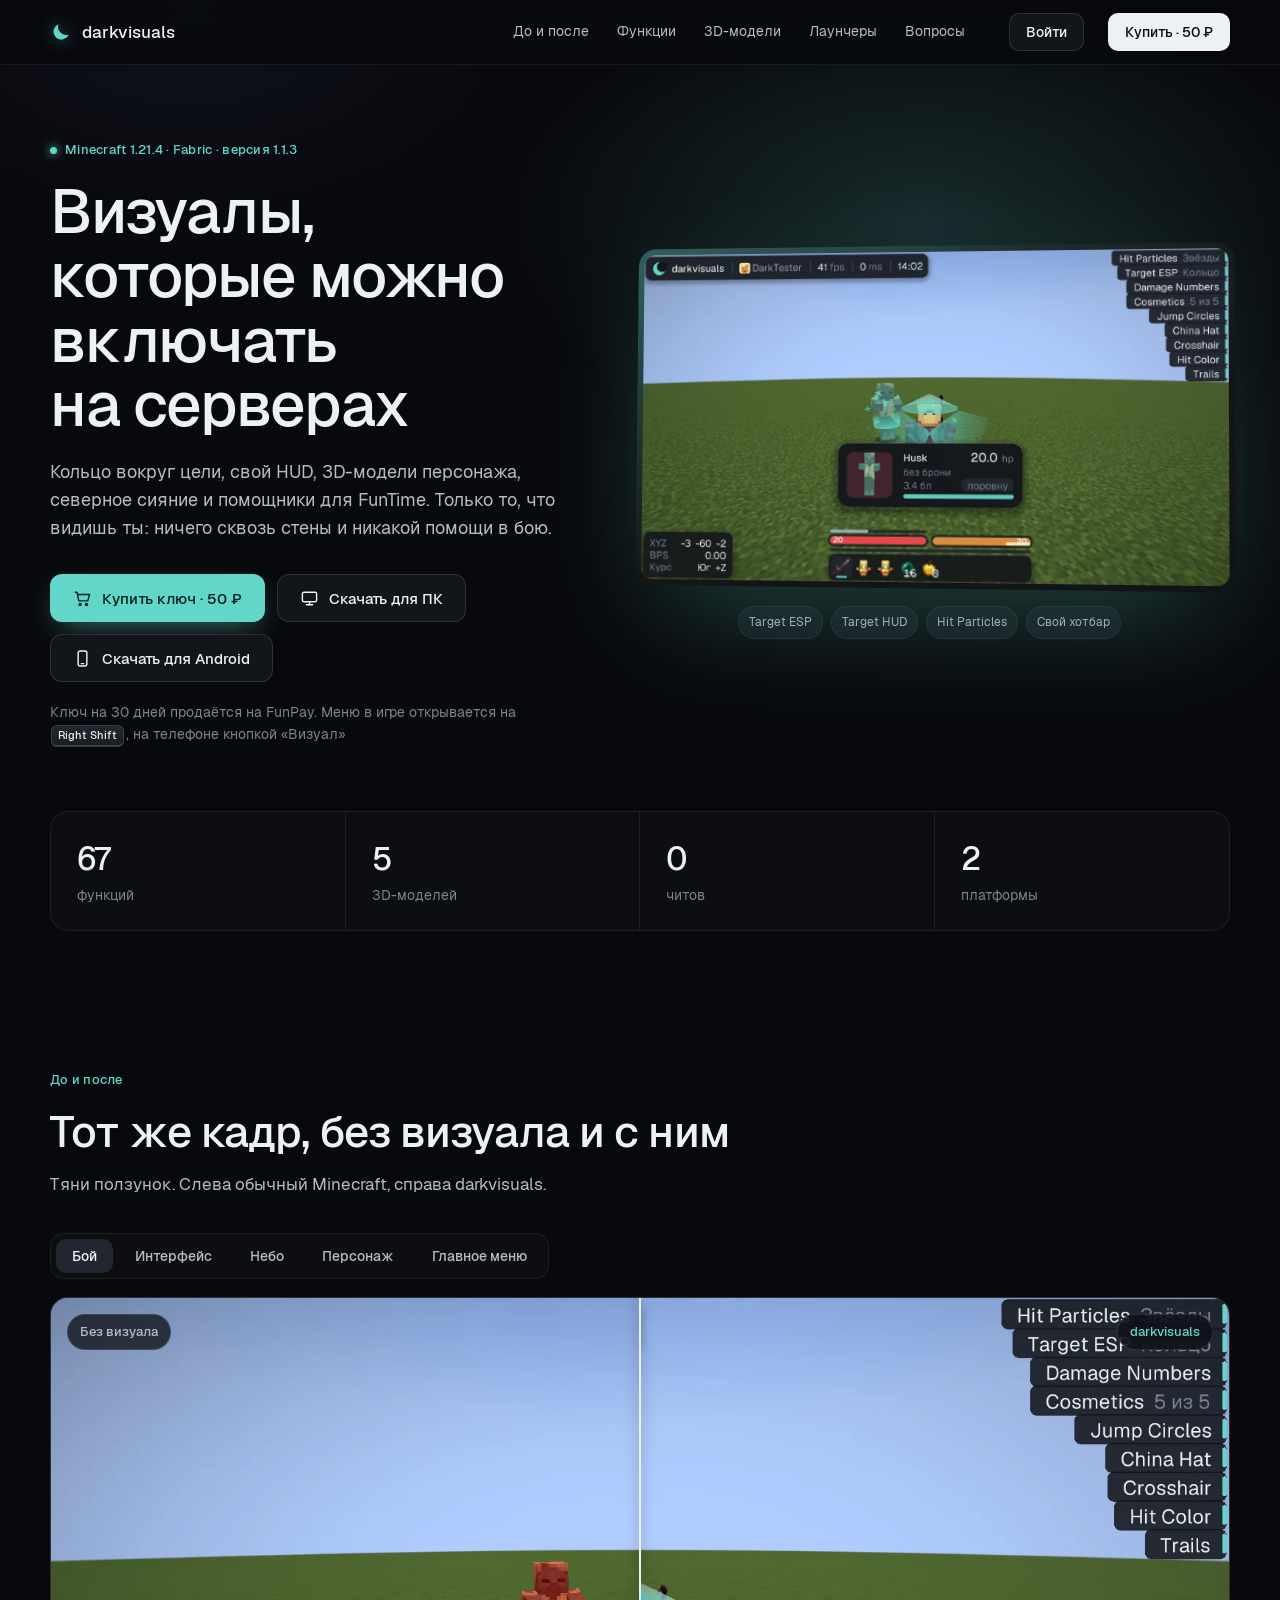
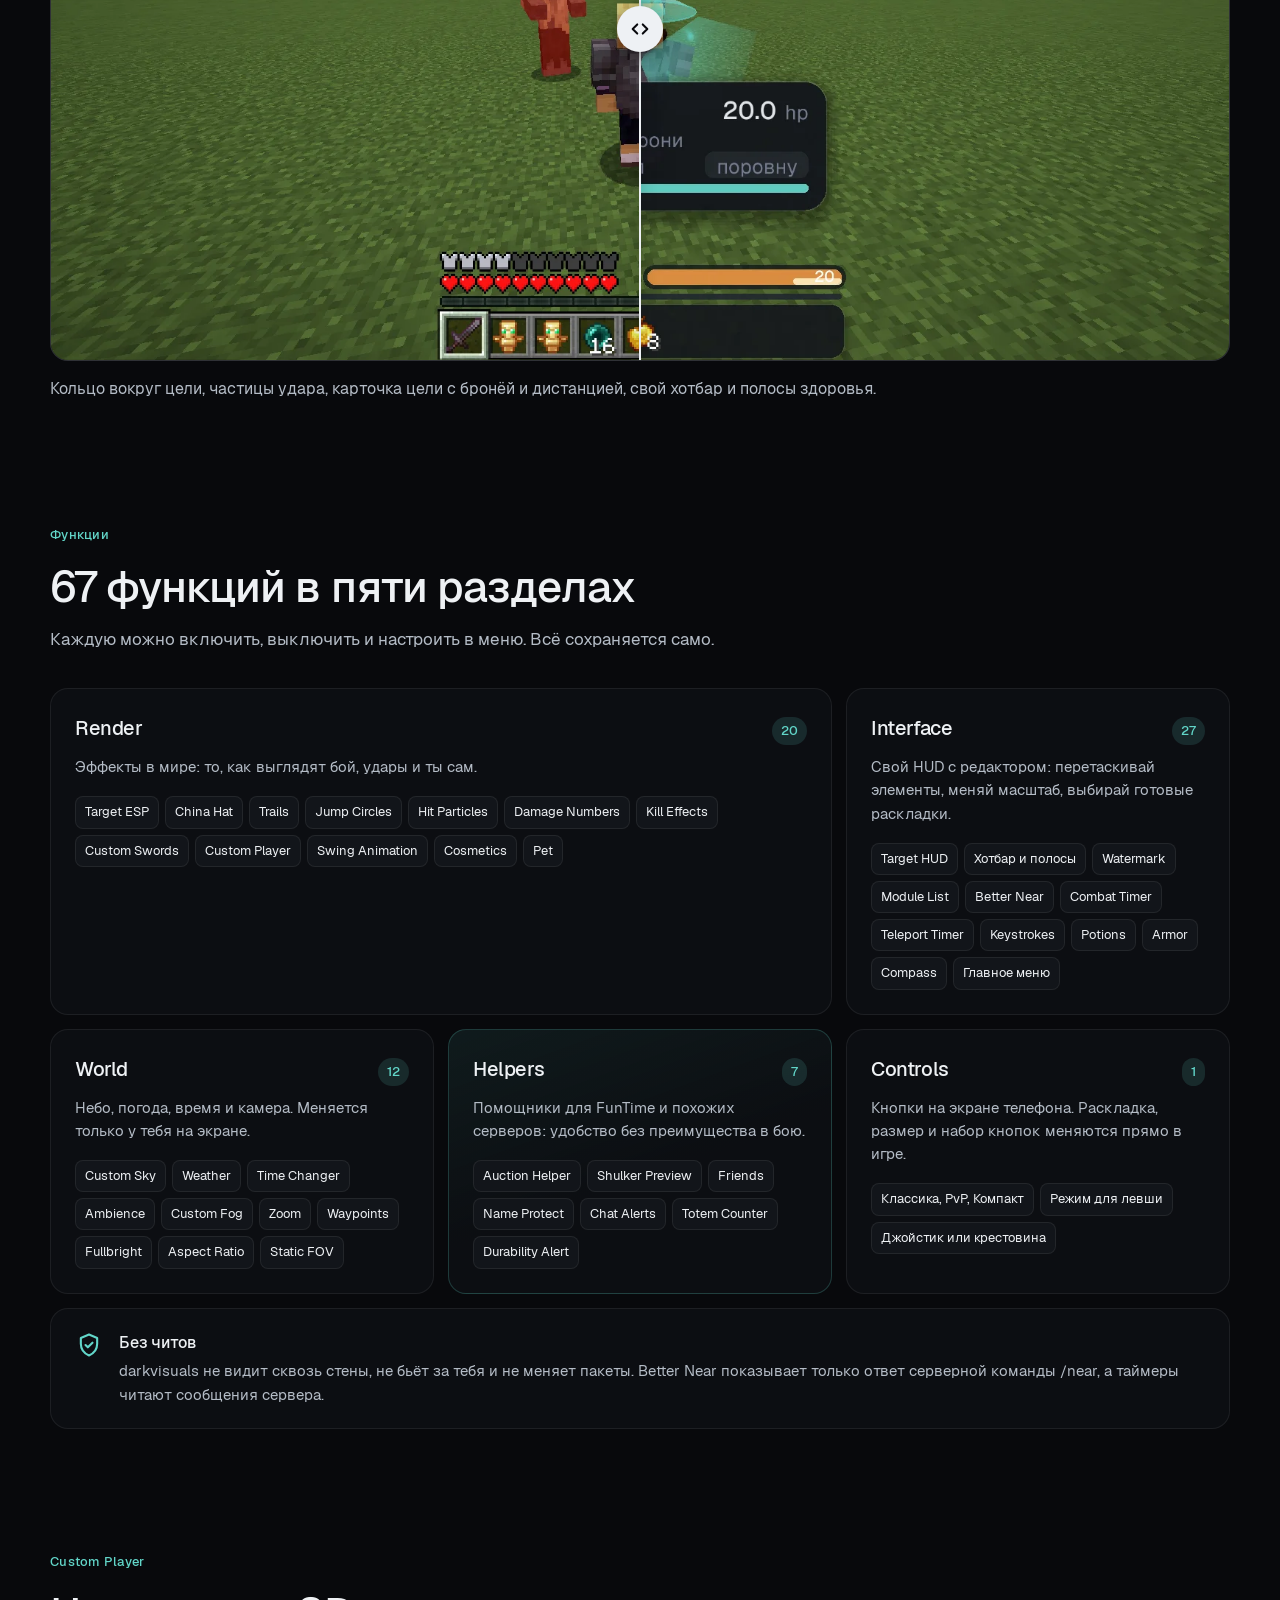
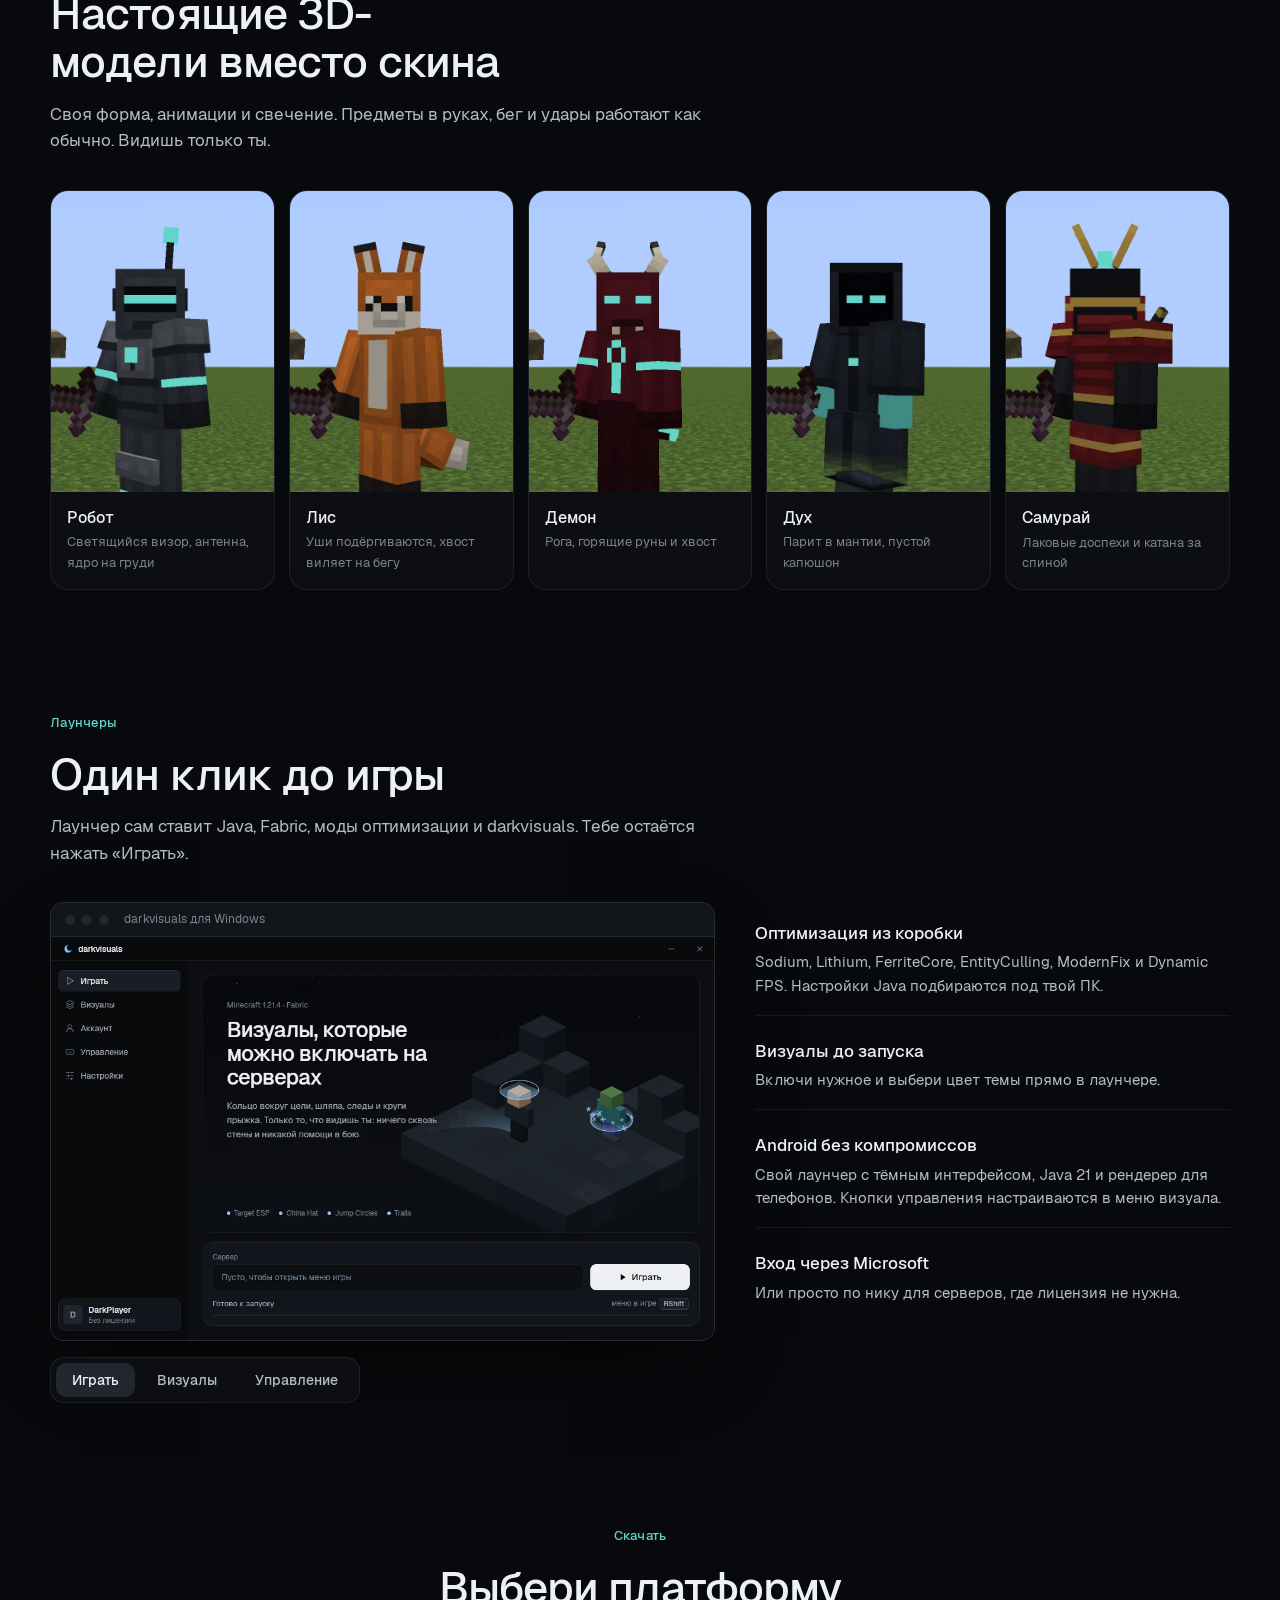
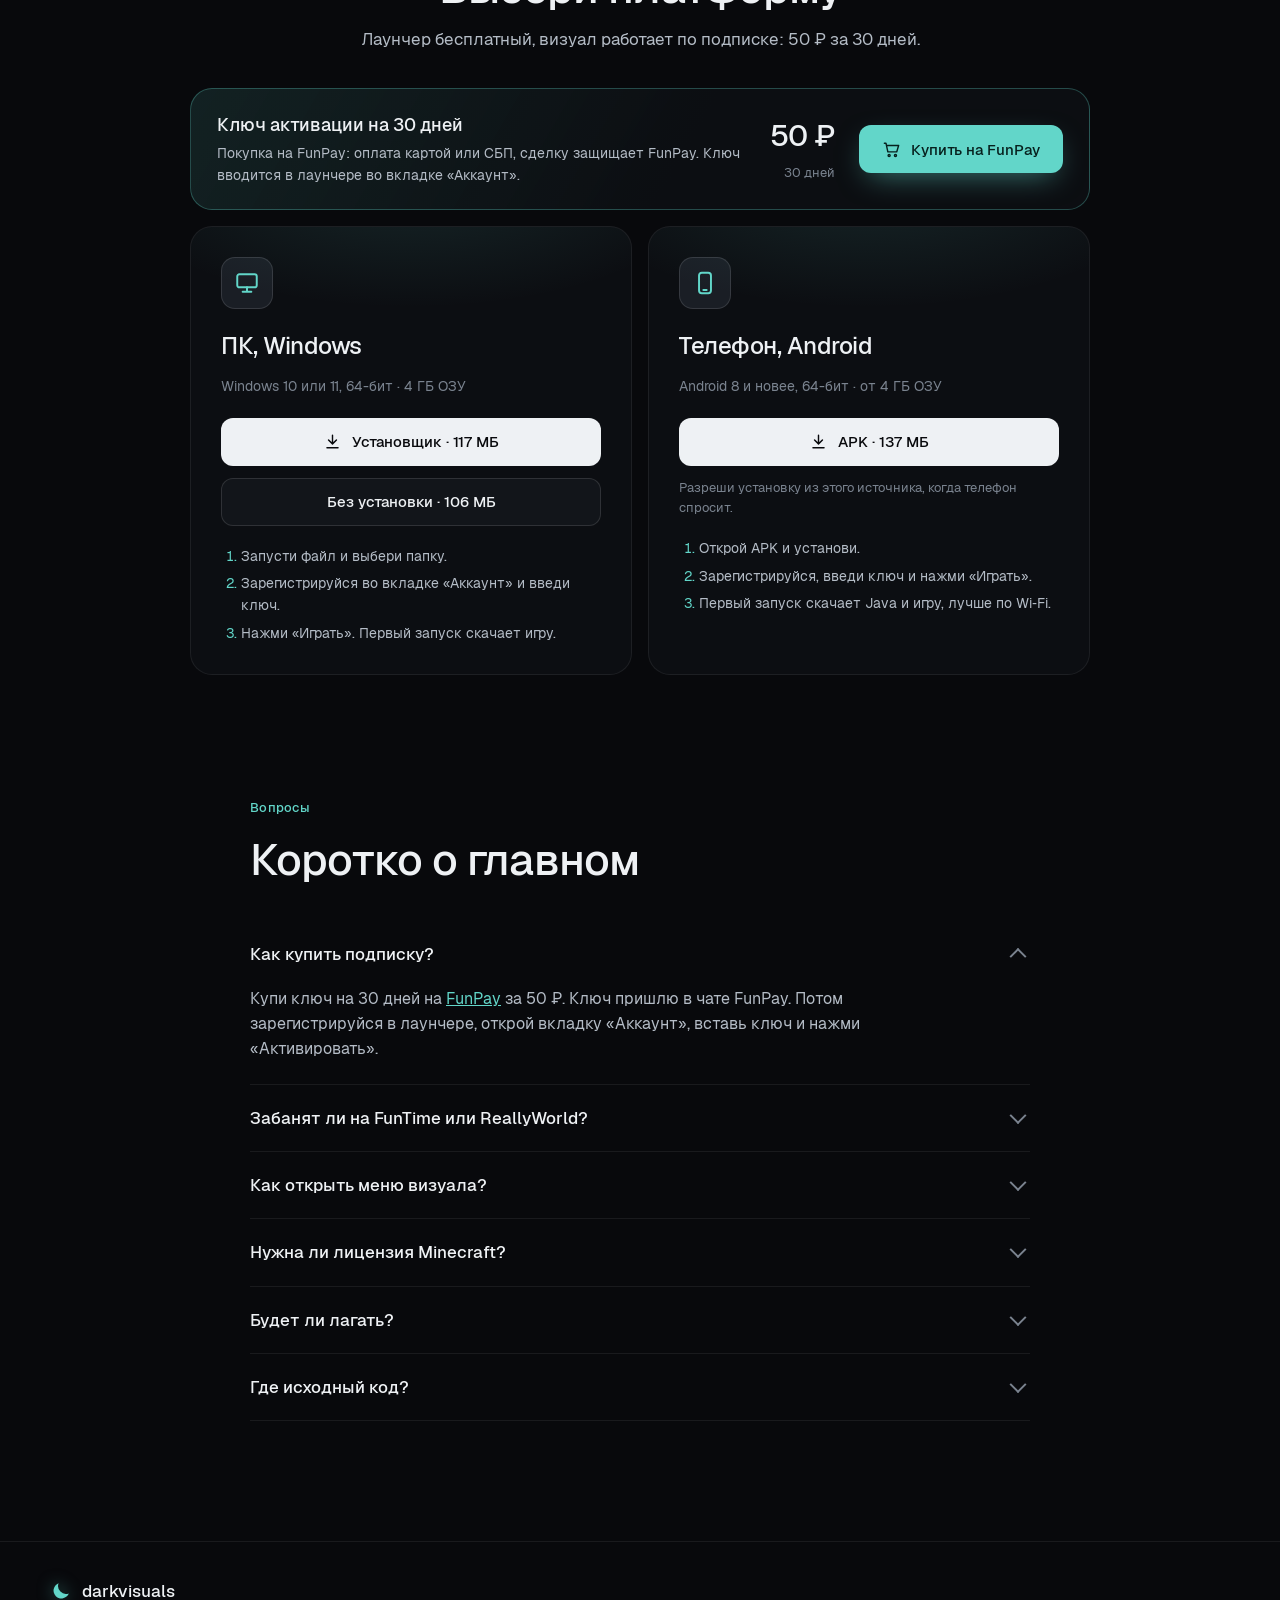
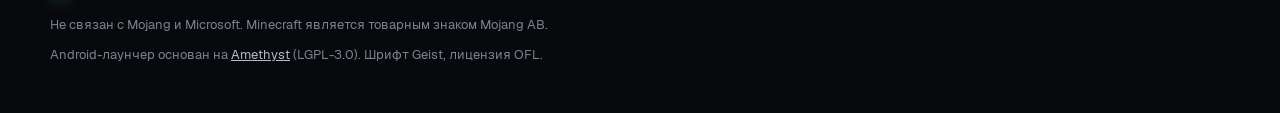
==== commit 4c8a6024: "Version label 1.1.3" ====
--- a/index.html
+++ b/index.html
@@ -35,7 +35,7 @@
     <section class="hero">
       <div class="wrap hero-grid">
         <div class="hero-copy">
-          <p class="eyebrow"><span class="dot"></span>Minecraft 1.21.4 · Fabric · версия 1.1.2</p>
+          <p class="eyebrow"><span class="dot"></span>Minecraft 1.21.4 · Fabric · версия 1.1.3</p>
           <h1>Визуалы, которые можно включать на серверах</h1>
           <p class="lead">Кольцо вокруг цели, свой HUD, 3D-модели персонажа, северное сияние и помощники для FunTime. Только то, что видишь ты: ничего сквозь стены и никакой помощи в бою.</p>
           <div class="cta">
@@ -215,11 +215,11 @@
             <div class="dl-icon"><svg viewBox="0 0 24 24" aria-hidden="true"><rect x="3" y="4" width="18" height="12" rx="2"/><path d="M8 20h8M12 16v4"/></svg></div>
             <h3>ПК, Windows</h3>
             <p class="req">Windows 10 или 11, 64-бит · 4 ГБ ОЗУ</p>
-            <a class="btn btn-primary btn-wide" href="https://github.com/legdaygd0011/darkvisuals/releases/download/v1.1.2/darkvisuals-setup.exe" download>
+            <a class="btn btn-primary btn-wide" href="https://github.com/legdaygd0011/darkvisuals/releases/download/v1.1.3/darkvisuals-setup.exe" download>
               <svg viewBox="0 0 24 24" aria-hidden="true"><path d="M12 4v11M7 10l5 5 5-5M5 20h14"/></svg>
               Установщик · 117 МБ
             </a>
-            <a class="btn btn-ghost btn-wide" href="https://github.com/legdaygd0011/darkvisuals/releases/download/v1.1.2/darkvisuals-portable.exe" download>Без установки · 106 МБ</a>
+            <a class="btn btn-ghost btn-wide" href="https://github.com/legdaygd0011/darkvisuals/releases/download/v1.1.3/darkvisuals-portable.exe" download>Без установки · 106 МБ</a>
             <ol class="steps">
               <li>Запусти файл и выбери папку.</li>
               <li>Зарегистрируйся во вкладке «Аккаунт» и введи ключ.</li>
@@ -230,7 +230,7 @@
             <div class="dl-icon"><svg viewBox="0 0 24 24" aria-hidden="true"><rect x="6.5" y="2.5" width="11" height="19" rx="2.5"/><path d="M10.5 18.5h3"/></svg></div>
             <h3>Телефон, Android</h3>
             <p class="req">Android 8 и новее, 64-бит · от 4 ГБ ОЗУ</p>
-            <a class="btn btn-primary btn-wide" href="https://github.com/legdaygd0011/darkvisuals/releases/download/v1.1.2/darkvisuals.apk" download>
+            <a class="btn btn-primary btn-wide" href="https://github.com/legdaygd0011/darkvisuals/releases/download/v1.1.3/darkvisuals.apk" download>
               <svg viewBox="0 0 24 24" aria-hidden="true"><path d="M12 4v11M7 10l5 5 5-5M5 20h14"/></svg>
               APK · 137 МБ
             </a>
